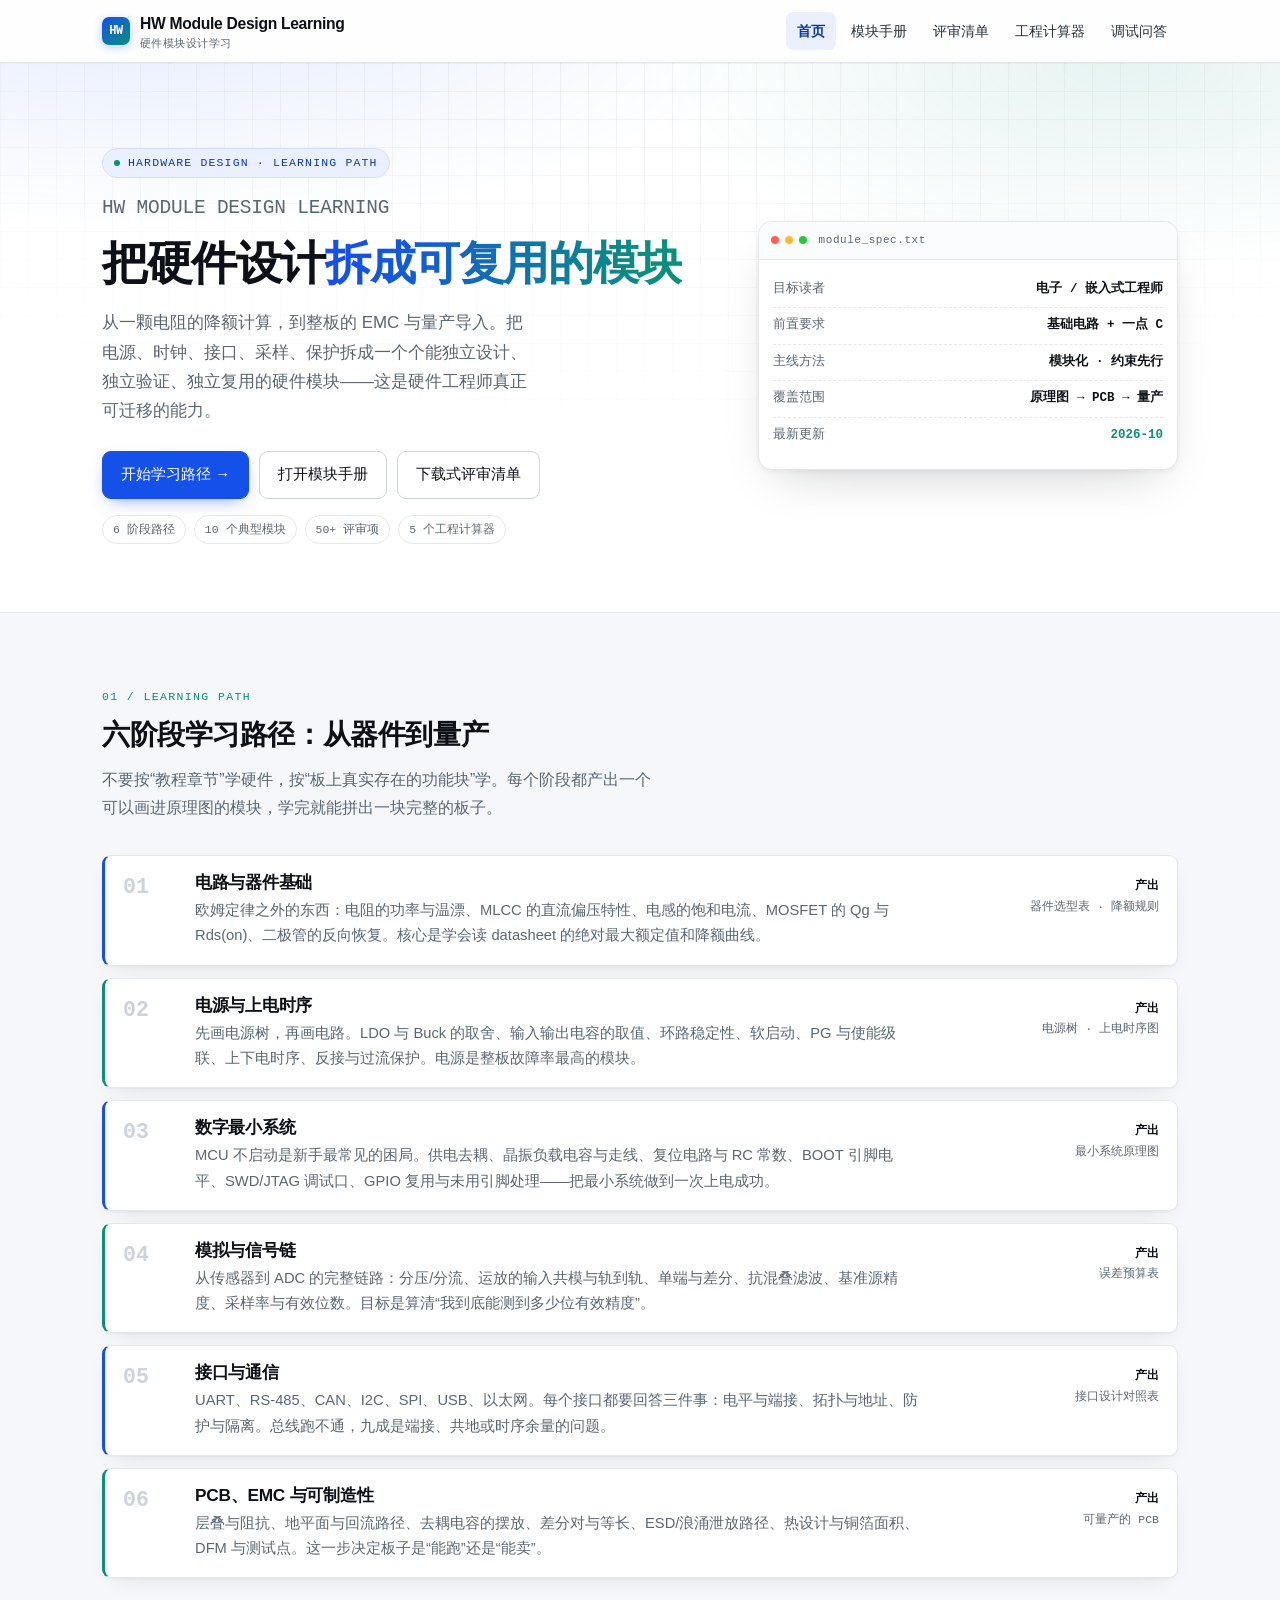
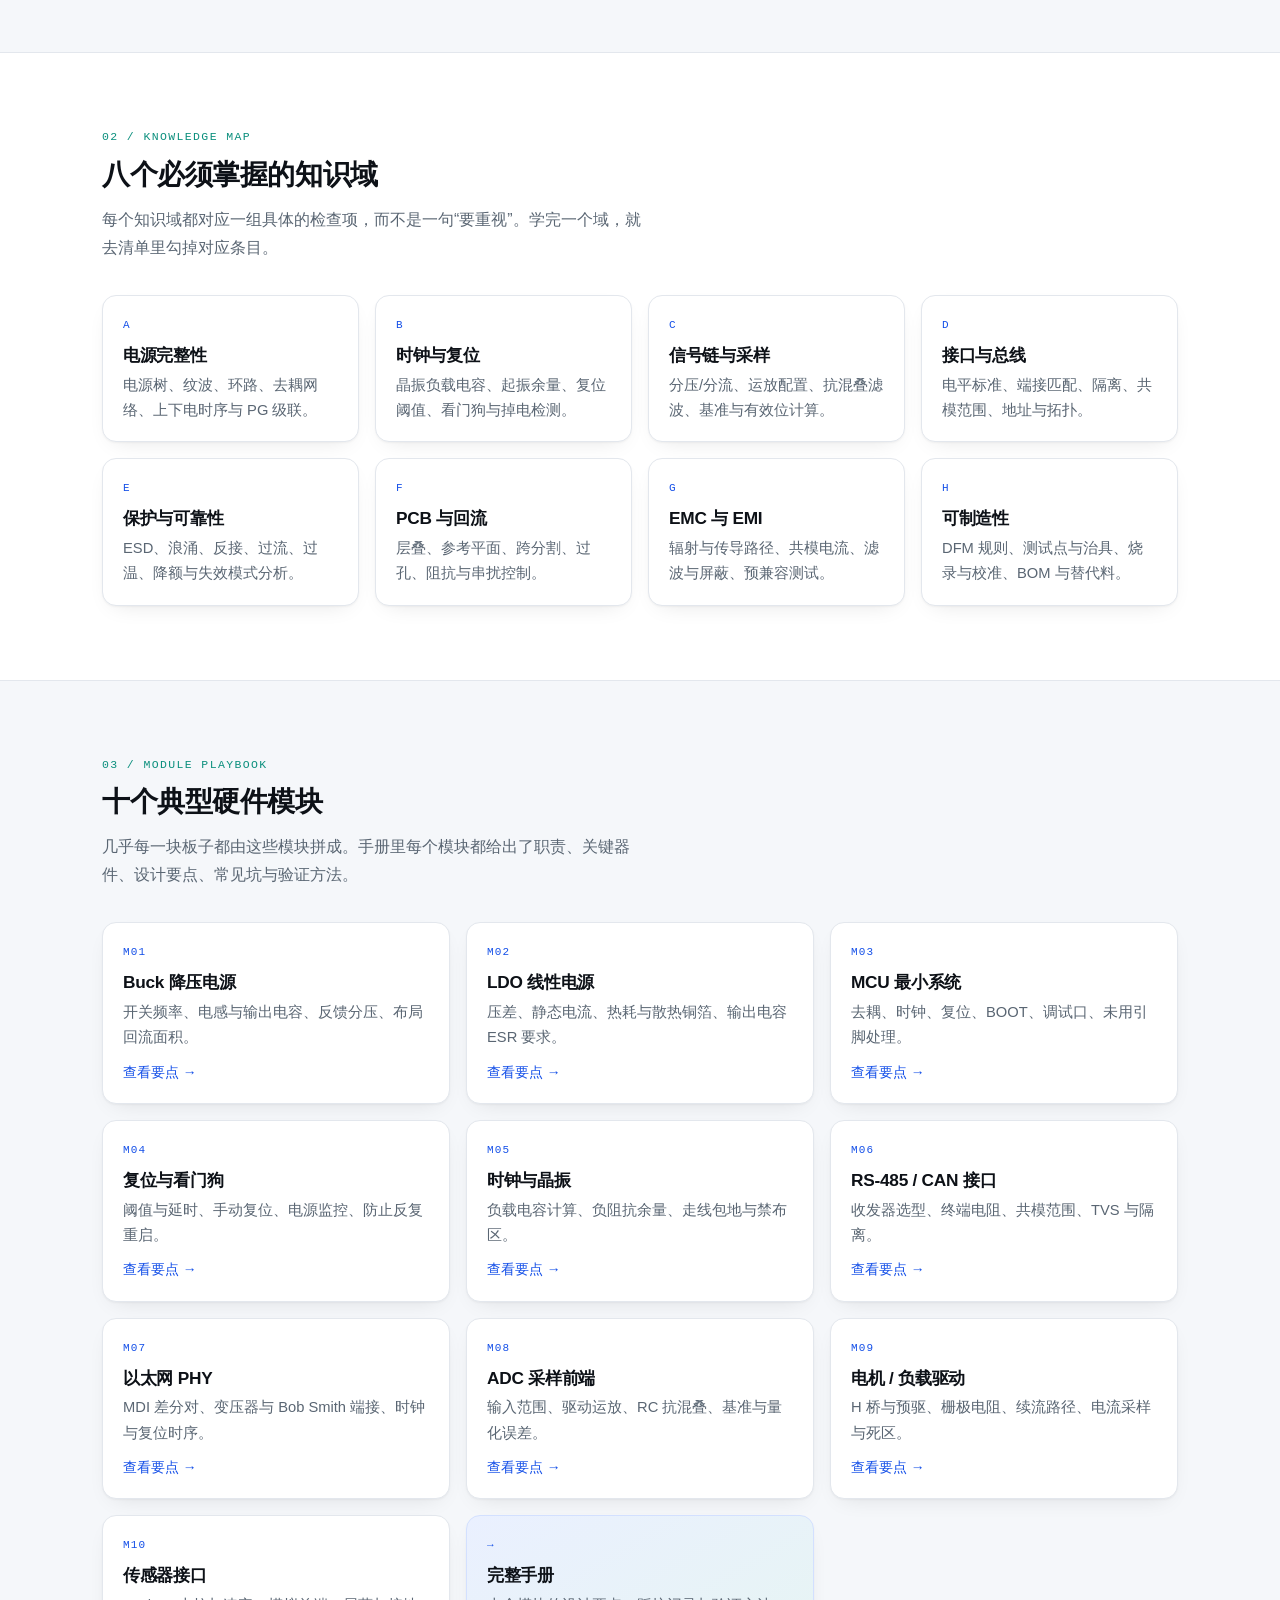
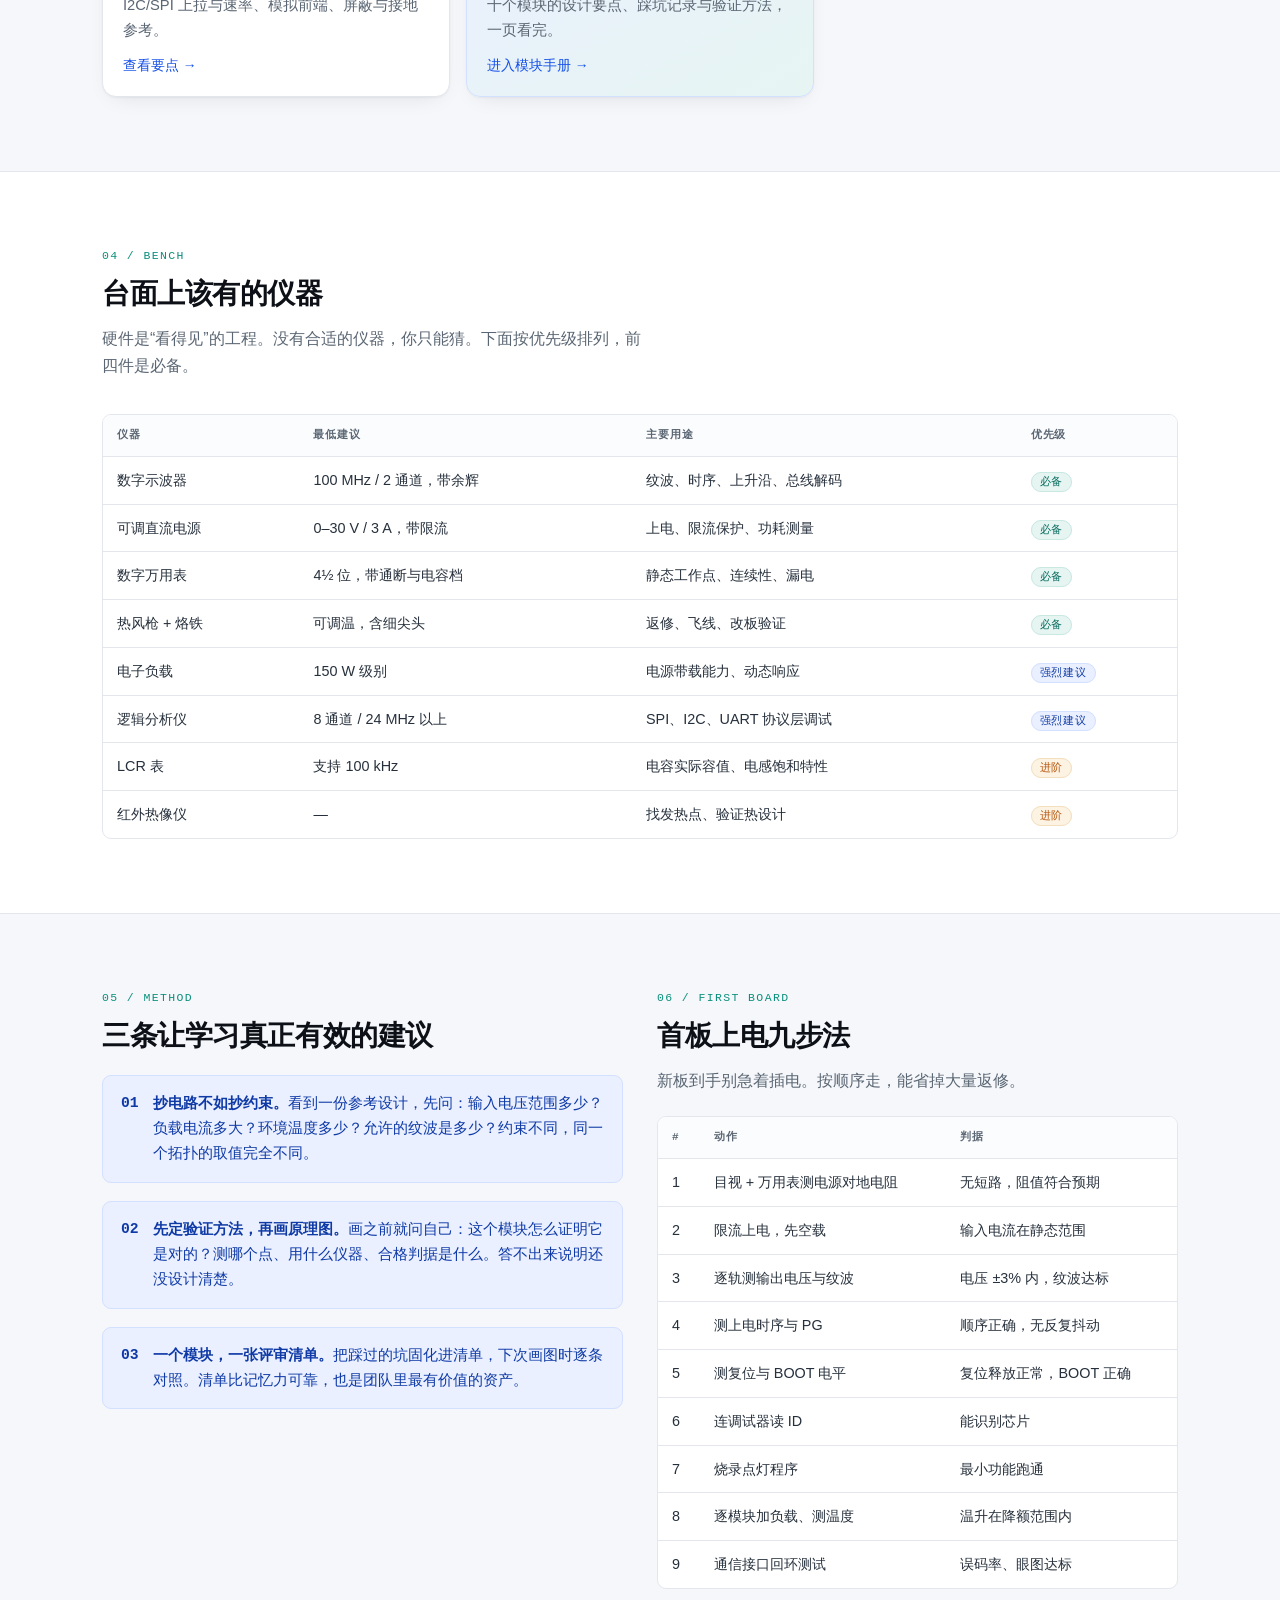
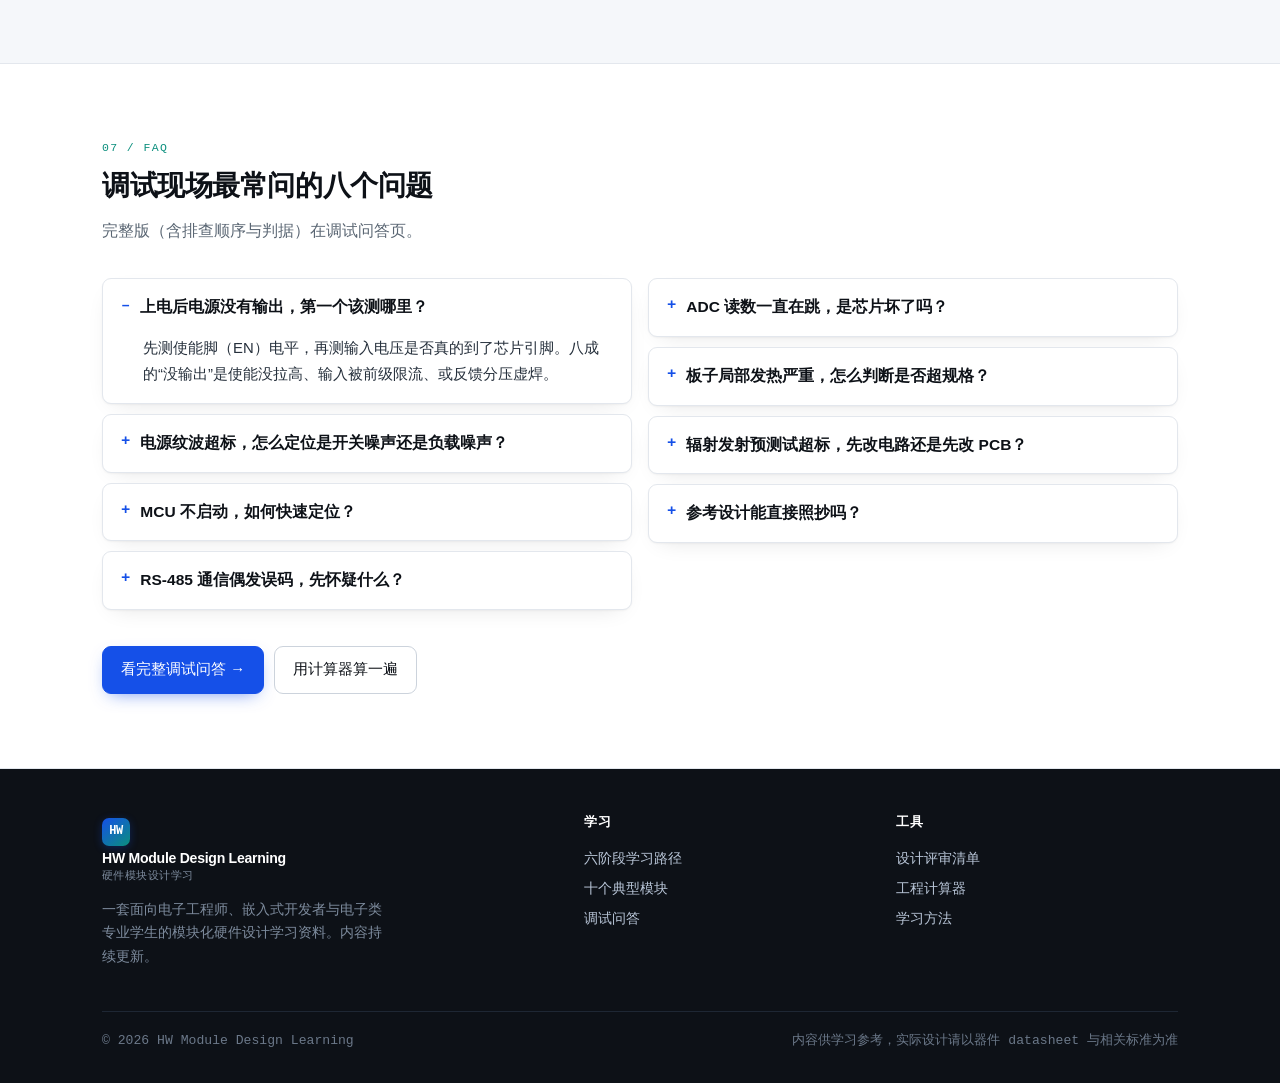
==== index.html @ c2730aa5 "Add HW Module Design Learning site" ====
<!doctype html>
<html lang="zh-CN">
<head>
<meta charset="utf-8">
<meta name="viewport" content="width=device-width, initial-scale=1">
<title>HW Module Design Learning — 硬件模块设计学习：从原理图到量产的模块化路线</title>
<meta name="description" content="HW Module Design Learning 是一套面向电子工程师与嵌入式开发者的硬件模块设计学习站：6 阶段学习路径、10 个典型硬件模块设计要点、50+ 条设计评审清单、实用工程计算器，覆盖电源、时钟、接口、采样、保护、PCB、EMC 与可制造性。">
<meta name="keywords" content="硬件设计,硬件学习,模块化设计,原理图设计,PCB设计,电源设计,MCU最小系统,EMC,ESD,硬件工程师,电路设计入门,HW module design">
<meta name="author" content="HW Module Design Learning">
<meta name="robots" content="index, follow, max-image-preview:large">
<link rel="canonical" href="https://torylin1992-coder.github.io/hw-module-design-learning/">
<meta property="og:url" content="https://torylin1992-coder.github.io/hw-module-design-learning/">
<meta property="og:type" content="website">
<meta property="og:site_name" content="HW Module Design Learning">
<meta property="og:locale" content="zh_CN">
<meta property="og:title" content="HW Module Design Learning — 硬件模块设计学习">
<meta property="og:description" content="把硬件设计拆成可复用的模块：学习路径、模块设计手册、评审清单与工程计算器。">
<meta name="twitter:card" content="summary_large_image">
<meta name="theme-color" content="#1550e8">
<link rel="stylesheet" href="assets/style.css">
<link rel="icon" href="data:image/svg+xml,%3Csvg xmlns='http://www.w3.org/2000/svg' viewBox='0 0 32 32'%3E%3Crect width='32' height='32' rx='7' fill='%231550e8'/%3E%3Ctext x='16' y='22' font-family='monospace' font-size='13' font-weight='bold' fill='white' text-anchor='middle'%3EHW%3C/text%3E%3C/svg%3E">
<script type="application/ld+json">
{
  "@context": "https://schema.org",
  "@graph": [
    {
      "@type": "WebSite",
      "name": "HW Module Design Learning",
      "alternateName": "硬件模块设计学习",
      "inLanguage": "zh-CN",
      "description": "面向电子工程师与嵌入式开发者的模块化硬件设计学习站：学习路径、模块手册、评审清单与工程计算器。"
    },
    {
      "@type": "CollectionPage",
      "name": "HW Module Design Learning — 硬件模块设计学习",
      "description": "6 阶段学习路径、10 个典型硬件模块设计要点、56 条设计评审清单与 6 个工程计算器，覆盖电源、时钟、接口、采样、保护、PCB、EMC 与可制造性。",
      "inLanguage": "zh-CN",
      "isPartOf": {
        "@type": "WebSite",
        "name": "HW Module Design Learning"
      },
      "audience": {
        "@type": "Audience",
        "audienceType": "电子工程师、嵌入式开发者、电子类专业学生"
      },
      "about": [
        "硬件设计",
        "电路设计",
        "PCB 设计",
        "电源设计",
        "EMC"
      ]
    }
  ]
}
</script>
</head>
<body>

<header class="site-head">
  <div class="wrap">
    <a class="brand" href="index.html">
      <span class="brand-mark" aria-hidden="true">HW</span>
      <span>HW Module Design Learning<small>硬件模块设计学习</small></span>
    </a>
    <nav class="nav" aria-label="主导航">
      <a href="index.html" aria-current="page">首页</a>
      <a href="modules.html">模块手册</a>
      <a href="checklist.html">评审清单</a>
      <a href="calculators.html">工程计算器</a>
      <a href="faq.html">调试问答</a>
    </nav>
  </div>
</header>

<main>

<section class="hero" style="padding:0">
  <div class="wrap">
    <div class="hero-grid">
      <div>
        <span class="kicker"><span class="dot"></span>HARDWARE DESIGN · LEARNING PATH</span>
        <h1>
          <span class="en">HW MODULE DESIGN LEARNING</span>
          把硬件设计<span class="grad">拆成可复用的模块</span>
        </h1>
        <p class="lede">从一颗电阻的降额计算，到整板的 EMC 与量产导入。把电源、时钟、接口、采样、保护拆成一个个能独立设计、独立验证、独立复用的硬件模块——这是硬件工程师真正可迁移的能力。</p>
        <div class="cta-row">
          <a class="btn btn-primary" href="#path">开始学习路径 →</a>
          <a class="btn" href="modules.html">打开模块手册</a>
          <a class="btn btn-ghost" href="checklist.html">下载式评审清单</a>
        </div>
        <div class="pill-row">
          <span class="pill">6 阶段路径</span>
          <span class="pill">10 个典型模块</span>
          <span class="pill">50+ 评审项</span>
          <span class="pill">5 个工程计算器</span>
        </div>
      </div>

      <aside class="spec-panel" aria-label="站点概览">
        <div class="bar"><i></i><i></i><i></i><span>module_spec.txt</span></div>
        <ul>
          <li><span>目标读者</span><b>电子 / 嵌入式工程师</b></li>
          <li><span>前置要求</span><b>基础电路 + 一点 C</b></li>
          <li><span>主线方法</span><b>模块化 · 约束先行</b></li>
          <li><span>覆盖范围</span><b>原理图 → PCB → 量产</b></li>
          <li><span>最新更新</span><b class="ok">2026-10</b></li>
        </ul>
      </aside>
    </div>
  </div>
</section>

<section id="path">
  <div class="wrap">
    <div class="section-head">
      <span class="eyebrow">01 / Learning Path</span>
      <h2>六阶段学习路径：从器件到量产</h2>
      <p>不要按“教程章节”学硬件，按“板上真实存在的功能块”学。每个阶段都产出一个可以画进原理图的模块，学完就能拼出一块完整的板子。</p>
    </div>

    <div class="path">
      <article class="step">
        <div class="idx">01</div>
        <div>
          <h3>电路与器件基础</h3>
          <p>欧姆定律之外的东西：电阻的功率与温漂、MLCC 的直流偏压特性、电感的饱和电流、MOSFET 的 Qg 与 Rds(on)、二极管的反向恢复。核心是学会读 datasheet 的绝对最大额定值和降额曲线。</p>
        </div>
        <div class="meta"><b>产出</b>器件选型表 · 降额规则</div>
      </article>

      <article class="step">
        <div class="idx">02</div>
        <div>
          <h3>电源与上电时序</h3>
          <p>先画电源树，再画电路。LDO 与 Buck 的取舍、输入输出电容的取值、环路稳定性、软启动、PG 与使能级联、上下电时序、反接与过流保护。电源是整板故障率最高的模块。</p>
        </div>
        <div class="meta"><b>产出</b>电源树 · 上电时序图</div>
      </article>

      <article class="step">
        <div class="idx">03</div>
        <div>
          <h3>数字最小系统</h3>
          <p>MCU 不启动是新手最常见的困局。供电去耦、晶振负载电容与走线、复位电路与 RC 常数、BOOT 引脚电平、SWD/JTAG 调试口、GPIO 复用与未用引脚处理——把最小系统做到一次上电成功。</p>
        </div>
        <div class="meta"><b>产出</b>最小系统原理图</div>
      </article>

      <article class="step">
        <div class="idx">04</div>
        <div>
          <h3>模拟与信号链</h3>
          <p>从传感器到 ADC 的完整链路：分压/分流、运放的输入共模与轨到轨、单端与差分、抗混叠滤波、基准源精度、采样率与有效位数。目标是算清“我到底能测到多少位有效精度”。</p>
        </div>
        <div class="meta"><b>产出</b>误差预算表</div>
      </article>

      <article class="step">
        <div class="idx">05</div>
        <div>
          <h3>接口与通信</h3>
          <p>UART、RS-485、CAN、I2C、SPI、USB、以太网。每个接口都要回答三件事：电平与端接、拓扑与地址、防护与隔离。总线跑不通，九成是端接、共地或时序余量的问题。</p>
        </div>
        <div class="meta"><b>产出</b>接口设计对照表</div>
      </article>

      <article class="step">
        <div class="idx">06</div>
        <div>
          <h3>PCB、EMC 与可制造性</h3>
          <p>层叠与阻抗、地平面与回流路径、去耦电容的摆放、差分对与等长、ESD/浪涌泄放路径、热设计与铜箔面积、DFM 与测试点。这一步决定板子是“能跑”还是“能卖”。</p>
        </div>
        <div class="meta"><b>产出</b>可量产的 PCB</div>
      </article>
    </div>
  </div>
</section>

<section class="alt">
  <div class="wrap">
    <div class="section-head">
      <span class="eyebrow">02 / Knowledge Map</span>
      <h2>八个必须掌握的知识域</h2>
      <p>每个知识域都对应一组具体的检查项，而不是一句“要重视”。学完一个域，就去清单里勾掉对应条目。</p>
    </div>
    <div class="grid g4">
      <article class="card"><span class="num">A</span><h3>电源完整性</h3><p>电源树、纹波、环路、去耦网络、上下电时序与 PG 级联。</p></article>
      <article class="card"><span class="num">B</span><h3>时钟与复位</h3><p>晶振负载电容、起振余量、复位阈值、看门狗与掉电检测。</p></article>
      <article class="card"><span class="num">C</span><h3>信号链与采样</h3><p>分压/分流、运放配置、抗混叠滤波、基准与有效位计算。</p></article>
      <article class="card"><span class="num">D</span><h3>接口与总线</h3><p>电平标准、端接匹配、隔离、共模范围、地址与拓扑。</p></article>
      <article class="card"><span class="num">E</span><h3>保护与可靠性</h3><p>ESD、浪涌、反接、过流、过温、降额与失效模式分析。</p></article>
      <article class="card"><span class="num">F</span><h3>PCB 与回流</h3><p>层叠、参考平面、跨分割、过孔、阻抗与串扰控制。</p></article>
      <article class="card"><span class="num">G</span><h3>EMC 与 EMI</h3><p>辐射与传导路径、共模电流、滤波与屏蔽、预兼容测试。</p></article>
      <article class="card"><span class="num">H</span><h3>可制造性</h3><p>DFM 规则、测试点与治具、烧录与校准、BOM 与替代料。</p></article>
    </div>
  </div>
</section>

<section>
  <div class="wrap">
    <div class="section-head">
      <span class="eyebrow">03 / Module Playbook</span>
      <h2>十个典型硬件模块</h2>
      <p>几乎每一块板子都由这些模块拼成。手册里每个模块都给出了职责、关键器件、设计要点、常见坑与验证方法。</p>
    </div>
    <div class="grid g3">
      <article class="card"><span class="num">M01</span><h3>Buck 降压电源</h3><p>开关频率、电感与输出电容、反馈分压、布局回流面积。</p><a class="more" href="modules.html#m01">查看要点 →</a></article>
      <article class="card"><span class="num">M02</span><h3>LDO 线性电源</h3><p>压差、静态电流、热耗与散热铜箔、输出电容 ESR 要求。</p><a class="more" href="modules.html#m02">查看要点 →</a></article>
      <article class="card"><span class="num">M03</span><h3>MCU 最小系统</h3><p>去耦、时钟、复位、BOOT、调试口、未用引脚处理。</p><a class="more" href="modules.html#m03">查看要点 →</a></article>
      <article class="card"><span class="num">M04</span><h3>复位与看门狗</h3><p>阈值与延时、手动复位、电源监控、防止反复重启。</p><a class="more" href="modules.html#m04">查看要点 →</a></article>
      <article class="card"><span class="num">M05</span><h3>时钟与晶振</h3><p>负载电容计算、负阻抗余量、走线包地与禁布区。</p><a class="more" href="modules.html#m05">查看要点 →</a></article>
      <article class="card"><span class="num">M06</span><h3>RS-485 / CAN 接口</h3><p>收发器选型、终端电阻、共模范围、TVS 与隔离。</p><a class="more" href="modules.html#m06">查看要点 →</a></article>
      <article class="card"><span class="num">M07</span><h3>以太网 PHY</h3><p>MDI 差分对、变压器与 Bob Smith 端接、时钟与复位时序。</p><a class="more" href="modules.html#m07">查看要点 →</a></article>
      <article class="card"><span class="num">M08</span><h3>ADC 采样前端</h3><p>输入范围、驱动运放、RC 抗混叠、基准与量化误差。</p><a class="more" href="modules.html#m08">查看要点 →</a></article>
      <article class="card"><span class="num">M09</span><h3>电机 / 负载驱动</h3><p>H 桥与预驱、栅极电阻、续流路径、电流采样与死区。</p><a class="more" href="modules.html#m09">查看要点 →</a></article>
      <article class="card"><span class="num">M10</span><h3>传感器接口</h3><p>I2C/SPI 上拉与速率、模拟前端、屏蔽与接地参考。</p><a class="more" href="modules.html#m10">查看要点 →</a></article>
      <article class="card" style="background:linear-gradient(150deg,#eaf0ff,#e6f5f2);border-color:#d3e0ff">
        <span class="num">→</span><h3>完整手册</h3><p>十个模块的设计要点、踩坑记录与验证方法，一页看完。</p><a class="more" href="modules.html">进入模块手册 →</a>
      </article>
    </div>
  </div>
</section>

<section class="alt">
  <div class="wrap">
    <div class="section-head">
      <span class="eyebrow">04 / Bench</span>
      <h2>台面上该有的仪器</h2>
      <p>硬件是“看得见”的工程。没有合适的仪器，你只能猜。下面按优先级排列，前四件是必备。</p>
    </div>
    <div class="table-wrap">
      <table>
        <thead><tr><th>仪器</th><th>最低建议</th><th>主要用途</th><th>优先级</th></tr></thead>
        <tbody>
          <tr><td>数字示波器</td><td>100 MHz / 2 通道，带余辉</td><td>纹波、时序、上升沿、总线解码</td><td><span class="tag">必备</span></td></tr>
          <tr><td>可调直流电源</td><td>0–30 V / 3 A，带限流</td><td>上电、限流保护、功耗测量</td><td><span class="tag">必备</span></td></tr>
          <tr><td>数字万用表</td><td>4½ 位，带通断与电容档</td><td>静态工作点、连续性、漏电</td><td><span class="tag">必备</span></td></tr>
          <tr><td>热风枪 + 烙铁</td><td>可调温，含细尖头</td><td>返修、飞线、改板验证</td><td><span class="tag">必备</span></td></tr>
          <tr><td>电子负载</td><td>150 W 级别</td><td>电源带载能力、动态响应</td><td><span class="tag blue">强烈建议</span></td></tr>
          <tr><td>逻辑分析仪</td><td>8 通道 / 24 MHz 以上</td><td>SPI、I2C、UART 协议层调试</td><td><span class="tag blue">强烈建议</span></td></tr>
          <tr><td>LCR 表</td><td>支持 100 kHz</td><td>电容实际容值、电感饱和特性</td><td><span class="tag warn">进阶</span></td></tr>
          <tr><td>红外热像仪</td><td>—</td><td>找发热点、验证热设计</td><td><span class="tag warn">进阶</span></td></tr>
        </tbody>
      </table>
    </div>
  </div>
</section>

<section>
  <div class="wrap">
    <div class="grid g2" style="align-items:start;gap:34px">
      <div>
        <div class="section-head" style="margin-bottom:22px">
          <span class="eyebrow">05 / Method</span>
          <h2>三条让学习真正有效的建议</h2>
        </div>
        <div class="callout">
          <span class="ico">01</span>
          <p><strong>抄电路不如抄约束。</strong>看到一份参考设计，先问：输入电压范围多少？负载电流多大？环境温度多少？允许的纹波是多少？约束不同，同一个拓扑的取值完全不同。</p>
        </div>
        <div class="callout">
          <span class="ico">02</span>
          <p><strong>先定验证方法，再画原理图。</strong>画之前就问自己：这个模块怎么证明它是对的？测哪个点、用什么仪器、合格判据是什么。答不出来说明还没设计清楚。</p>
        </div>
        <div class="callout">
          <span class="ico">03</span>
          <p><strong>一个模块，一张评审清单。</strong>把踩过的坑固化进清单，下次画图时逐条对照。清单比记忆力可靠，也是团队里最有价值的资产。</p>
        </div>
      </div>
      <div>
        <div class="section-head" style="margin-bottom:22px">
          <span class="eyebrow">06 / First Board</span>
          <h2>首板上电九步法</h2>
          <p>新板到手别急着插电。按顺序走，能省掉大量返修。</p>
        </div>
        <div class="table-wrap">
          <table>
            <thead><tr><th>#</th><th>动作</th><th>判据</th></tr></thead>
            <tbody>
              <tr><td>1</td><td>目视 + 万用表测电源对地电阻</td><td>无短路，阻值符合预期</td></tr>
              <tr><td>2</td><td>限流上电，先空载</td><td>输入电流在静态范围</td></tr>
              <tr><td>3</td><td>逐轨测输出电压与纹波</td><td>电压 ±3% 内，纹波达标</td></tr>
              <tr><td>4</td><td>测上电时序与 PG</td><td>顺序正确，无反复抖动</td></tr>
              <tr><td>5</td><td>测复位与 BOOT 电平</td><td>复位释放正常，BOOT 正确</td></tr>
              <tr><td>6</td><td>连调试器读 ID</td><td>能识别芯片</td></tr>
              <tr><td>7</td><td>烧录点灯程序</td><td>最小功能跑通</td></tr>
              <tr><td>8</td><td>逐模块加负载、测温度</td><td>温升在降额范围内</td></tr>
              <tr><td>9</td><td>通信接口回环测试</td><td>误码率、眼图达标</td></tr>
            </tbody>
          </table>
        </div>
      </div>
    </div>
  </div>
</section>

<section class="alt">
  <div class="wrap">
    <div class="section-head">
      <span class="eyebrow">07 / FAQ</span>
      <h2>调试现场最常问的八个问题</h2>
      <p>完整版（含排查顺序与判据）在调试问答页。</p>
    </div>
    <div class="grid g2">
      <div>
        <details class="faq" open>
          <summary>上电后电源没有输出，第一个该测哪里？</summary>
          <div class="body"><p>先测使能脚（EN）电平，再测输入电压是否真的到了芯片引脚。八成的“没输出”是使能没拉高、输入被前级限流、或反馈分压虚焊。</p></div>
        </details>
        <details class="faq">
          <summary>电源纹波超标，怎么定位是开关噪声还是负载噪声？</summary>
          <div class="body"><p>空载与满载各测一次。空载仍大 → 环路或布局；满载才大 → 输入电容/电感不足或地弹。注意探头必须用弹簧地环，长地线本身会引入几十 mV 假纹波。</p></div>
        </details>
        <details class="faq">
          <summary>MCU 不启动，如何快速定位？</summary>
          <div class="body"><p>按“电—钟—复—口”顺序：供电是否全部到位、晶振是否起振、复位是否释放、调试口能否识别。任一步断掉就停在那里，不要跳步。</p></div>
        </details>
        <details class="faq">
          <summary>RS-485 通信偶发误码，先怀疑什么？</summary>
          <div class="body"><p>先看共地与共模电压，再看终端电阻是否只在两端、是否多余。长线两端不共地时的共模漂移是最常见的根因，隔离收发器往往比换线更有效。</p></div>
        </details>
      </div>
      <div>
        <details class="faq">
          <summary>ADC 读数一直在跳，是芯片坏了吗？</summary>
          <div class="body"><p>几乎不是。先看基准是否干净、采样保持电容驱动是否足够、模拟地与数字地是否在敏感处被大电流污染。用示波器看输入端真实波形，比看读数有用。</p></div>
        </details>
        <details class="faq">
          <summary>板子局部发热严重，怎么判断是否超规格？</summary>
          <div class="body"><p>用热像仪读器件表面温度，加上 datasheet 的 θJA 反推结温，再对照降额要求（一般结温不超过最大值的 80%）。别用“摸着烫”当判据。</p></div>
        </details>
        <details class="faq">
          <summary>辐射发射预测试超标，先改电路还是先改 PCB？</summary>
          <div class="body"><p>先定位频点归属哪个模块（关掉/旁路逐个验证），再决定。高频窄带通常是时钟或开关电源，宽带往往是接口线缆的共模电流——后者改共模电感与接地更有效。</p></div>
        </details>
        <details class="faq">
          <summary>参考设计能直接照抄吗？</summary>
          <div class="body"><p>拓扑可以抄，取值不能。器件参数由输入范围、负载、温度和成本共同决定。抄之前先把参考设计的约束条件还原出来，再判断是否覆盖你的场景。</p></div>
        </details>
      </div>
    </div>
    <div class="cta-row" style="margin-top:26px">
      <a class="btn btn-primary" href="faq.html">看完整调试问答 →</a>
      <a class="btn" href="calculators.html">用计算器算一遍</a>
    </div>
  </div>
</section>

</main>

<footer class="site-foot">
  <div class="wrap">
    <div class="fgrid">
      <div>
        <a class="brand" href="index.html">
          <span class="brand-mark" aria-hidden="true">HW</span>
          <span>HW Module Design Learning<small>硬件模块设计学习</small></span>
        </a>
        <p>一套面向电子工程师、嵌入式开发者与电子类专业学生的模块化硬件设计学习资料。内容持续更新。</p>
      </div>
      <div>
        <h4>学习</h4>
        <a href="index.html#path">六阶段学习路径</a>
        <a href="modules.html">十个典型模块</a>
        <a href="faq.html">调试问答</a>
      </div>
      <div>
        <h4>工具</h4>
        <a href="checklist.html">设计评审清单</a>
        <a href="calculators.html">工程计算器</a>
        <a href="index.html#path">学习方法</a>
      </div>
    </div>
    <div class="bottom">
      <span>© 2026 HW Module Design Learning</span>
      <span>内容供学习参考，实际设计请以器件 datasheet 与相关标准为准</span>
    </div>
  </div>
</footer>

</body>
</html>
---- assets/style.css ----
/* HW Module Design Learning — core stylesheet */
:root {
  --bg: #f5f7fa;
  --surface: #ffffff;
  --surface-2: #fbfcfd;
  --ink: #0d1117;
  --ink-2: #26303c;
  --muted: #5a6673;
  --line: #e3e7ed;
  --line-strong: #ccd3dc;
  --accent: #1550e8;
  --accent-ink: #0f3aa6;
  --accent-soft: #eaf0ff;
  --teal: #0b8f7d;
  --teal-soft: #e6f5f2;
  --warn: #b45309;
  --warn-soft: #fdf3e3;
  --danger: #c0392b;
  --radius: 14px;
  --radius-sm: 9px;
  --mono: ui-monospace, "SFMono-Regular", "JetBrains Mono", "Cascadia Mono", Consolas, "Liberation Mono", monospace;
  --sans: -apple-system, BlinkMacSystemFont, "Segoe UI", "PingFang SC", "Hiragino Sans GB",
    "Microsoft YaHei", "Noto Sans SC", Roboto, Helvetica, Arial, sans-serif;
  --shadow: 0 1px 2px rgba(13, 17, 23, .04), 0 8px 24px -12px rgba(13, 17, 23, .14);
  --shadow-lg: 0 2px 4px rgba(13, 17, 23, .05), 0 20px 48px -20px rgba(13, 17, 23, .22);
  --maxw: 1120px;
}

* { box-sizing: border-box; }

html { scroll-behavior: smooth; -webkit-text-size-adjust: 100%; }

body {
  margin: 0;
  background: var(--bg);
  color: var(--ink-2);
  font-family: var(--sans);
  font-size: 16px;
  line-height: 1.72;
  -webkit-font-smoothing: antialiased;
  text-rendering: optimizeLegibility;
}

img { max-width: 100%; }

a { color: var(--accent); text-decoration: none; }
a:hover { text-decoration: underline; text-underline-offset: 3px; }

h1, h2, h3, h4 { color: var(--ink); line-height: 1.25; letter-spacing: -.015em; margin: 0 0 .5em; }
h1 { font-size: clamp(1.9rem, 4.2vw, 2.9rem); letter-spacing: -.03em; }
h2 { font-size: clamp(1.35rem, 2.4vw, 1.75rem); }
h3 { font-size: 1.08rem; }
p { margin: 0 0 1em; }

code, kbd, samp, pre { font-family: var(--mono); font-size: .88em; }
code {
  background: #eef1f6;
  border: 1px solid var(--line);
  border-radius: 5px;
  padding: .1em .38em;
  color: var(--ink);
  white-space: nowrap;
}
kbd {
  background: #fff;
  border: 1px solid var(--line-strong);
  border-bottom-width: 2px;
  border-radius: 5px;
  padding: .05em .4em;
  font-size: .82em;
}
pre {
  background: #101722;
  color: #d7e1f0;
  border-radius: var(--radius-sm);
  padding: 14px 16px;
  overflow-x: auto;
  line-height: 1.6;
}
pre code { background: none; border: 0; color: inherit; padding: 0; }

.wrap { width: 100%; max-width: var(--maxw); margin: 0 auto; padding: 0 22px; }

/* ---------- header ---------- */
.site-head {
  position: sticky;
  top: 0;
  z-index: 50;
  background: rgba(255, 255, 255, .86);
  backdrop-filter: saturate(180%) blur(12px);
  border-bottom: 1px solid var(--line);
}
.site-head .wrap {
  display: flex;
  align-items: center;
  gap: 18px;
  height: 62px;
}
.brand {
  display: flex;
  align-items: center;
  gap: 10px;
  color: var(--ink);
  font-weight: 650;
  letter-spacing: -.02em;
  font-size: .98rem;
  white-space: nowrap;
}
.brand:hover { text-decoration: none; }
.brand-mark {
  width: 28px;
  height: 28px;
  border-radius: 7px;
  background: linear-gradient(140deg, #1550e8, #0b8f7d);
  color: #fff;
  display: grid;
  place-items: center;
  font-family: var(--mono);
  font-size: 12px;
  font-weight: 700;
  letter-spacing: -.04em;
  box-shadow: 0 2px 8px rgba(21, 80, 232, .3);
}
.brand small {
  display: block;
  font-family: var(--mono);
  font-size: 10.5px;
  color: var(--muted);
  letter-spacing: .04em;
  font-weight: 400;
  line-height: 1.2;
}
.nav {
  margin-left: auto;
  display: flex;
  align-items: center;
  gap: 4px;
  overflow-x: auto;
  scrollbar-width: none;
}
.nav::-webkit-scrollbar { display: none; }
.nav a {
  padding: 7px 11px;
  border-radius: 7px;
  color: var(--ink-2);
  font-size: .9rem;
  white-space: nowrap;
}
.nav a:hover { background: #eef1f6; text-decoration: none; }
.nav a[aria-current="page"] { background: var(--accent-soft); color: var(--accent-ink); font-weight: 600; }

/* ---------- hero ---------- */
.hero {
  position: relative;
  overflow: hidden;
  border-bottom: 1px solid var(--line);
  background:
    radial-gradient(900px 320px at 12% -10%, rgba(21, 80, 232, .10), transparent 70%),
    radial-gradient(700px 300px at 88% 0%, rgba(11, 143, 125, .10), transparent 70%),
    var(--surface);
}
.hero::before {
  content: "";
  position: absolute;
  inset: 0;
  background-image:
    linear-gradient(to right, rgba(13, 17, 23, .045) 1px, transparent 1px),
    linear-gradient(to bottom, rgba(13, 17, 23, .045) 1px, transparent 1px);
  background-size: 28px 28px;
  mask-image: radial-gradient(ellipse 85% 70% at 50% 0%, #000 20%, transparent 100%);
  pointer-events: none;
}
.hero .wrap { position: relative; padding-top: clamp(46px, 7vw, 84px); padding-bottom: clamp(40px, 6vw, 68px); }
.hero-grid {
  display: grid;
  grid-template-columns: minmax(0, 1.45fr) minmax(0, 1fr);
  gap: 46px;
  align-items: center;
}
@media (max-width: 880px) { .hero-grid { grid-template-columns: 1fr; gap: 32px; } }

.kicker {
  display: inline-flex;
  align-items: center;
  gap: 8px;
  font-family: var(--mono);
  font-size: 11.5px;
  letter-spacing: .1em;
  text-transform: uppercase;
  color: var(--accent-ink);
  background: var(--accent-soft);
  border: 1px solid #d3e0ff;
  border-radius: 999px;
  padding: 4px 11px;
  margin-bottom: 18px;
}
.kicker .dot { width: 6px; height: 6px; border-radius: 50%; background: var(--teal); }
.hero h1 { margin-bottom: .35em; }
.hero h1 .en {
  display: block;
  font-family: var(--mono);
  font-size: .42em;
  letter-spacing: -.01em;
  color: var(--muted);
  font-weight: 500;
  margin-bottom: 14px;
  text-transform: none;
}
.hero h1 .grad {
  background: linear-gradient(100deg, #1550e8 10%, #0b8f7d 90%);
  -webkit-background-clip: text;
  background-clip: text;
  color: transparent;
}
.lede { font-size: 1.06rem; color: var(--muted); max-width: 46ch; }
.cta-row { display: flex; flex-wrap: wrap; gap: 10px; margin-top: 26px; }
.btn {
  display: inline-flex;
  align-items: center;
  gap: 8px;
  padding: 10px 18px;
  border-radius: 9px;
  border: 1px solid var(--line-strong);
  background: var(--surface);
  color: var(--ink);
  font-size: .93rem;
  font-weight: 550;
  cursor: pointer;
  transition: transform .12s ease, box-shadow .16s ease, background .16s ease;
}
.btn:hover { text-decoration: none; transform: translateY(-1px); box-shadow: var(--shadow); }
.btn-primary { background: var(--accent); border-color: var(--accent); color: #fff; box-shadow: 0 6px 18px -8px rgba(21, 80, 232, .7); }
.btn-primary:hover { background: #1245cc; }
.btn-ghost { background: transparent; }

/* hero spec panel */
.spec-panel {
  background: var(--surface);
  border: 1px solid var(--line);
  border-radius: var(--radius);
  box-shadow: var(--shadow-lg);
  overflow: hidden;
  font-family: var(--mono);
  font-size: 12.5px;
}
.spec-panel .bar {
  display: flex;
  align-items: center;
  gap: 6px;
  padding: 9px 12px;
  border-bottom: 1px solid var(--line);
  background: var(--surface-2);
  color: var(--muted);
  font-size: 11px;
  letter-spacing: .05em;
}
.spec-panel .bar i { width: 8px; height: 8px; border-radius: 50%; background: #d7dce4; display: block; }
.spec-panel .bar i:first-child { background: #ff5f57; }
.spec-panel .bar i:nth-child(2) { background: #febc2e; }
.spec-panel .bar i:nth-child(3) { background: #28c840; }
.spec-panel .bar span { margin-left: 6px; }
.spec-panel ul { list-style: none; margin: 0; padding: 12px 14px 16px; }
.spec-panel li {
  display: flex;
  justify-content: space-between;
  gap: 14px;
  padding: 7px 0;
  border-bottom: 1px dashed var(--line);
  color: var(--muted);
}
.spec-panel li:last-child { border-bottom: 0; }
.spec-panel li b { color: var(--ink); font-weight: 600; text-align: right; }
.spec-panel li b.ok { color: var(--teal); }

/* ---------- sections ---------- */
section { padding: clamp(46px, 6vw, 74px) 0; }
section.tight { padding: clamp(34px, 4vw, 52px) 0; }
.section-head { max-width: 62ch; margin-bottom: 34px; }
.section-head .eyebrow {
  font-family: var(--mono);
  font-size: 11.5px;
  letter-spacing: .12em;
  text-transform: uppercase;
  color: var(--teal);
  display: block;
  margin-bottom: 10px;
}
.section-head p { color: var(--muted); margin: 0; }
.alt { background: var(--surface); border-top: 1px solid var(--line); border-bottom: 1px solid var(--line); }

.grid { display: grid; gap: 16px; }
.g2 { grid-template-columns: repeat(2, minmax(0, 1fr)); }
.g3 { grid-template-columns: repeat(3, minmax(0, 1fr)); }
.g4 { grid-template-columns: repeat(4, minmax(0, 1fr)); }
@media (max-width: 900px) { .g3, .g4 { grid-template-columns: repeat(2, minmax(0, 1fr)); } }
@media (max-width: 620px) { .g2, .g3, .g4 { grid-template-columns: 1fr; } }

.card {
  background: var(--surface);
  border: 1px solid var(--line);
  border-radius: var(--radius);
  padding: 20px 20px 18px;
  box-shadow: var(--shadow);
  transition: transform .16s ease, box-shadow .2s ease, border-color .2s ease;
}
.card:hover { transform: translateY(-2px); box-shadow: var(--shadow-lg); border-color: var(--line-strong); }
.card h3 { margin-bottom: .35em; }
.card p { color: var(--muted); font-size: .92rem; margin: 0; }
.card .num {
  font-family: var(--mono);
  font-size: 11px;
  color: var(--accent);
  letter-spacing: .1em;
  display: block;
  margin-bottom: 10px;
}
.card a.more { display: inline-block; margin-top: 10px; font-size: .87rem; font-weight: 550; }

/* learning path */
.path { display: grid; gap: 12px; }
.step {
  display: grid;
  grid-template-columns: 54px minmax(0, 1fr) minmax(0, 220px);
  gap: 18px;
  align-items: start;
  background: var(--surface);
  border: 1px solid var(--line);
  border-left: 3px solid var(--accent);
  border-radius: var(--radius-sm);
  padding: 16px 18px;
  box-shadow: var(--shadow);
}
.step:nth-child(even) { border-left-color: var(--teal); }
.step .idx {
  font-family: var(--mono);
  font-size: 1.35rem;
  font-weight: 700;
  color: var(--line-strong);
  line-height: 1.4;
}
.step h3 { margin-bottom: .25em; }
.step p { margin: 0; color: var(--muted); font-size: .92rem; }
.step .meta {
  font-family: var(--mono);
  font-size: 11.5px;
  color: var(--muted);
  text-align: right;
  padding-top: 4px;
}
.step .meta b { display: block; color: var(--ink); font-size: 12px; font-weight: 600; letter-spacing: .02em; }
@media (max-width: 760px) {
  .step { grid-template-columns: 40px minmax(0, 1fr); }
  .step .meta { grid-column: 2; text-align: left; padding-top: 8px; }
}

/* module detail blocks */
.module {
  background: var(--surface);
  border: 1px solid var(--line);
  border-radius: var(--radius);
  box-shadow: var(--shadow);
  padding: 24px 24px 20px;
  margin-bottom: 18px;
  scroll-margin-top: 80px;
}
.module-head { display: flex; flex-wrap: wrap; align-items: baseline; gap: 10px; margin-bottom: 4px; }
.module-head h2 { margin: 0; font-size: 1.28rem; }
.tag {
  font-family: var(--mono);
  font-size: 10.5px;
  letter-spacing: .08em;
  text-transform: uppercase;
  padding: 3px 8px;
  border-radius: 999px;
  background: var(--teal-soft);
  color: #076b5e;
  border: 1px solid #c9e8e2;
  white-space: nowrap;
}
.tag.blue { background: var(--accent-soft); color: var(--accent-ink); border-color: #d3e0ff; }
.tag.warn { background: var(--warn-soft); color: var(--warn); border-color: #f2dfc0; }
.module .role { color: var(--muted); font-size: .93rem; margin: 0 0 16px; }
.cols { display: grid; grid-template-columns: repeat(2, minmax(0, 1fr)); gap: 22px; }
@media (max-width: 720px) { .cols { grid-template-columns: 1fr; gap: 16px; } }
.block h4 {
  font-size: .78rem;
  font-family: var(--mono);
  letter-spacing: .1em;
  text-transform: uppercase;
  color: var(--accent-ink);
  margin: 0 0 8px;
}
.block.pit h4 { color: var(--warn); }
.block.verify h4 { color: #076b5e; }
ul.ticks { list-style: none; margin: 0; padding: 0; }
ul.ticks li {
  position: relative;
  padding-left: 20px;
  margin-bottom: 7px;
  font-size: .91rem;
  color: var(--ink-2);
}
ul.ticks li::before {
  content: "";
  position: absolute;
  left: 4px;
  top: .68em;
  width: 5px;
  height: 5px;
  border-radius: 50%;
  background: var(--accent);
}
.block.pit ul.ticks li::before { background: var(--warn); }
.block.verify ul.ticks li::before { background: var(--teal); }

/* table */
.table-wrap { overflow-x: auto; border: 1px solid var(--line); border-radius: var(--radius-sm); background: var(--surface); }
table { width: 100%; border-collapse: collapse; font-size: .9rem; }
th, td { padding: 11px 14px; text-align: left; border-bottom: 1px solid var(--line); vertical-align: top; }
th {
  background: var(--surface-2);
  font-family: var(--mono);
  font-size: 11px;
  letter-spacing: .08em;
  text-transform: uppercase;
  color: var(--muted);
  font-weight: 600;
  white-space: nowrap;
}
tbody tr:last-child td { border-bottom: 0; }
tbody tr:hover { background: #fafbfd; }
td code { white-space: nowrap; }

/* callout */
.callout {
  display: flex;
  gap: 14px;
  background: var(--accent-soft);
  border: 1px solid #d3e0ff;
  border-radius: var(--radius-sm);
  padding: 15px 18px;
  font-size: .92rem;
  color: var(--accent-ink);
  margin: 18px 0;
}
.callout.warn { background: var(--warn-soft); border-color: #f2dfc0; color: #7c3d06; }
.callout .ico { font-family: var(--mono); font-weight: 700; flex: 0 0 auto; }
.callout p:last-child { margin-bottom: 0; }

/* checklist */
.chk-group { margin-bottom: 16px; background: var(--surface); border: 1px solid var(--line); border-radius: var(--radius); box-shadow: var(--shadow); overflow: hidden; }
.chk-group > header {
  display: flex;
  align-items: center;
  gap: 10px;
  padding: 14px 18px;
  border-bottom: 1px solid var(--line);
  background: var(--surface-2);
}
.chk-group > header h2 { font-size: 1.02rem; margin: 0; }
.chk-group > header .count { margin-left: auto; font-family: var(--mono); font-size: 11.5px; color: var(--muted); }
.chk-list { list-style: none; margin: 0; padding: 6px 8px 10px; }
.chk-list li { border-radius: 8px; }
.chk-list label {
  display: flex;
  gap: 11px;
  padding: 9px 10px;
  cursor: pointer;
  font-size: .93rem;
  border-radius: 8px;
  transition: background .12s ease;
}
.chk-list label:hover { background: #f4f6fa; }
.chk-list input { margin: 6px 0 0; accent-color: var(--accent); width: 16px; height: 16px; flex: 0 0 auto; }
.chk-list input:checked + span { color: var(--muted); text-decoration: line-through; text-decoration-color: var(--line-strong); }
.chk-bar {
  position: sticky;
  top: 62px;
  z-index: 30;
  display: flex;
  align-items: center;
  gap: 14px;
  background: rgba(255, 255, 255, .93);
  backdrop-filter: blur(10px);
  border: 1px solid var(--line);
  border-radius: 999px;
  padding: 10px 12px 10px 20px;
  box-shadow: var(--shadow);
  margin-bottom: 22px;
}
.chk-bar .meter { flex: 1; height: 7px; border-radius: 999px; background: #eceff4; overflow: hidden; min-width: 80px; }
.chk-bar .meter i { display: block; height: 100%; width: 0; border-radius: 999px; background: linear-gradient(90deg, #1550e8, #0b8f7d); transition: width .25s ease; }
.chk-bar .pct { font-family: var(--mono); font-size: 12.5px; color: var(--ink); min-width: 88px; text-align: right; }
.chk-bar button { font-size: .82rem; padding: 6px 12px; }

/* calculators */
.calc {
  background: var(--surface);
  border: 1px solid var(--line);
  border-radius: var(--radius);
  box-shadow: var(--shadow);
  padding: 22px;
  margin-bottom: 18px;
}
.calc h2 { font-size: 1.14rem; margin-bottom: .3em; }
.calc .formula {
  font-family: var(--mono);
  font-size: 12px;
  color: var(--muted);
  background: var(--surface-2);
  border: 1px dashed var(--line-strong);
  border-radius: 7px;
  padding: 8px 12px;
  margin: 0 0 18px;
  overflow-x: auto;
  white-space: nowrap;
}
.fields { display: grid; grid-template-columns: repeat(auto-fit, minmax(150px, 1fr)); gap: 12px 14px; }
.field label { display: block; font-size: 11.5px; font-family: var(--mono); letter-spacing: .04em; color: var(--muted); margin-bottom: 5px; text-transform: uppercase; }
.field input, .field select {
  width: 100%;
  padding: 9px 11px;
  border: 1px solid var(--line-strong);
  border-radius: 8px;
  font-family: var(--mono);
  font-size: 13.5px;
  color: var(--ink);
  background: #fff;
  outline: none;
  transition: border-color .14s ease, box-shadow .14s ease;
}
.field input:focus, .field select:focus { border-color: var(--accent); box-shadow: 0 0 0 3px rgba(21, 80, 232, .12); }
.out {
  margin-top: 16px;
  display: grid;
  grid-template-columns: repeat(auto-fit, minmax(150px, 1fr));
  gap: 10px;
}
.out div {
  background: var(--surface-2);
  border: 1px solid var(--line);
  border-radius: var(--radius-sm);
  padding: 11px 13px;
}
.out span { display: block; font-family: var(--mono); font-size: 10.5px; letter-spacing: .08em; text-transform: uppercase; color: var(--muted); }
.out b { font-family: var(--mono); font-size: 1.12rem; color: var(--ink); font-weight: 650; letter-spacing: -.01em; }
.out b.hot { color: var(--danger); }
.out b.cool { color: var(--teal); }
.hint { font-size: .84rem; color: var(--muted); margin: 10px 0 0; }

/* faq */
details.faq {
  background: var(--surface);
  border: 1px solid var(--line);
  border-radius: var(--radius-sm);
  padding: 0;
  margin-bottom: 10px;
  box-shadow: var(--shadow);
  overflow: hidden;
}
details.faq summary {
  cursor: pointer;
  padding: 15px 18px;
  font-weight: 600;
  color: var(--ink);
  font-size: .97rem;
  list-style: none;
  display: flex;
  gap: 10px;
  align-items: flex-start;
}
details.faq summary::-webkit-details-marker { display: none; }
details.faq summary::before {
  content: "+";
  font-family: var(--mono);
  color: var(--accent);
  font-weight: 700;
  flex: 0 0 auto;
  line-height: 1.5;
}
details.faq[open] summary::before { content: "–"; }
details.faq .body { padding: 0 18px 16px 40px; font-size: .93rem; color: var(--ink-2); }
details.faq .body p:last-child, details.faq .body ul:last-child { margin-bottom: 0; }

/* footer */
.site-foot {
  background: #0d1117;
  color: #9aa7b8;
  padding: 46px 0 30px;
  font-size: .9rem;
}
.site-foot .fgrid {
  display: grid;
  grid-template-columns: minmax(0, 1.6fr) repeat(2, minmax(0, 1fr));
  gap: 30px;
  padding-bottom: 28px;
  border-bottom: 1px solid #1e2734;
}
@media (max-width: 760px) { .site-foot .fgrid { grid-template-columns: 1fr 1fr; } }
.site-foot h4 { color: #fff; font-size: .8rem; font-family: var(--mono); letter-spacing: .1em; text-transform: uppercase; margin-bottom: 12px; }
.site-foot a { color: #b9c6d8; display: block; padding: 3px 0; font-size: .88rem; }
.site-foot a:hover { color: #fff; }
.site-foot .brand { color: #fff; margin-bottom: 12px; }
.site-foot .brand small { color: #7d8b9d; }
.site-foot p { color: #7d8b9d; font-size: .87rem; max-width: 38ch; }
.site-foot .bottom { padding-top: 18px; display: flex; flex-wrap: wrap; gap: 10px 22px; justify-content: space-between; font-size: .82rem; color: #6b7889; font-family: var(--mono); }

/* misc */
.pill-row { display: flex; flex-wrap: wrap; gap: 8px; margin-top: 16px; }
.pill {
  font-family: var(--mono);
  font-size: 11.5px;
  padding: 4px 10px;
  border-radius: 999px;
  border: 1px solid var(--line);
  background: var(--surface);
  color: var(--muted);
}
.breadcrumb { font-family: var(--mono); font-size: 11.5px; color: var(--muted); padding: 18px 0 0; }
.breadcrumb a { color: var(--muted); }
.breadcrumb span { margin: 0 6px; color: var(--line-strong); }
.page-head { padding: clamp(34px, 5vw, 54px) 0 clamp(20px, 3vw, 30px); }
.page-head h1 { font-size: clamp(1.6rem, 3.4vw, 2.3rem); }
.page-head p { color: var(--muted); max-width: 62ch; margin: 0; }
.toc {
  display: flex;
  flex-wrap: wrap;
  gap: 6px 14px;
  padding: 14px 16px;
  background: var(--surface);
  border: 1px solid var(--line);
  border-radius: var(--radius-sm);
  margin-bottom: 26px;
  font-size: .87rem;
}
.toc a { color: var(--ink-2); }
.toc a:hover { color: var(--accent); }
.visually-hidden {
  position: absolute; width: 1px; height: 1px; padding: 0; margin: -1px;
  overflow: hidden; clip: rect(0 0 0 0); white-space: nowrap; border: 0;
}
@media print {
  .site-head, .site-foot, .chk-bar, .cta-row, .toc { display: none !important; }
  body { background: #fff; font-size: 11pt; }
  .chk-group, .module, .card { box-shadow: none; break-inside: avoid; }
}
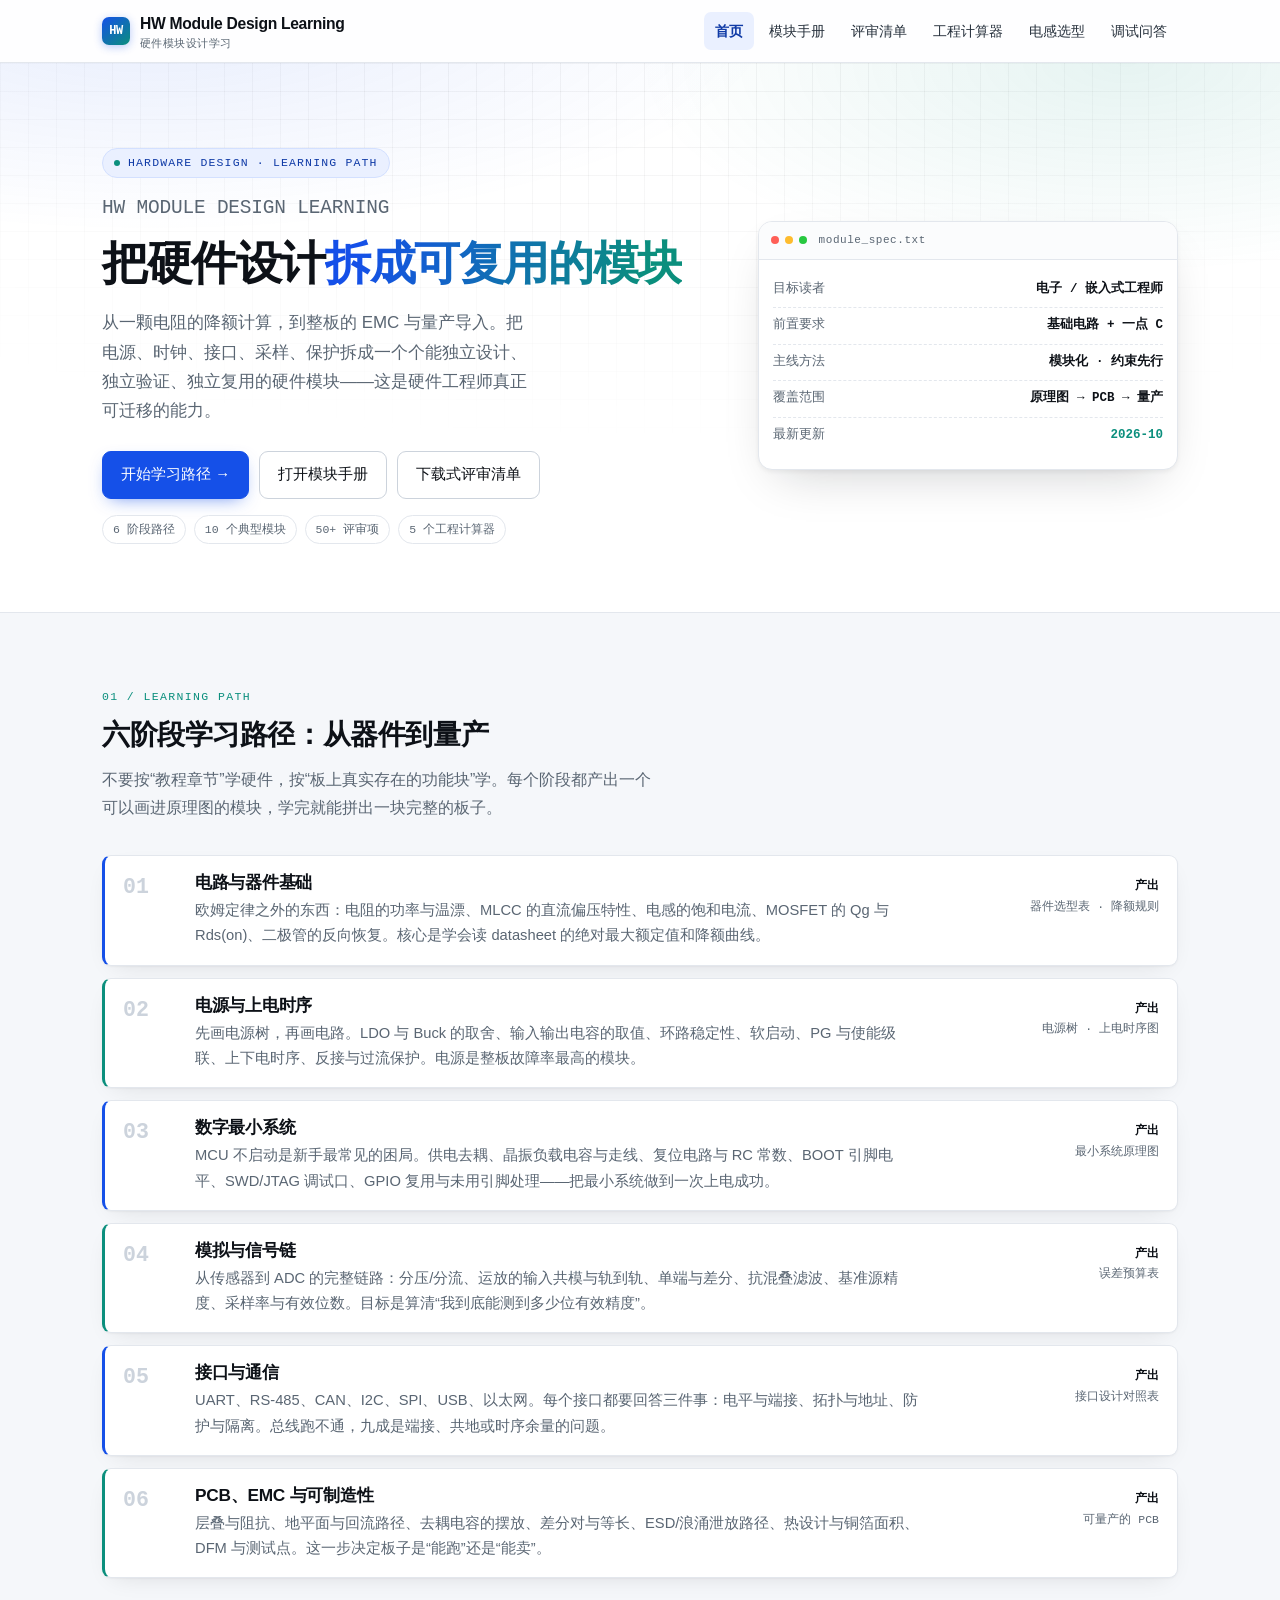
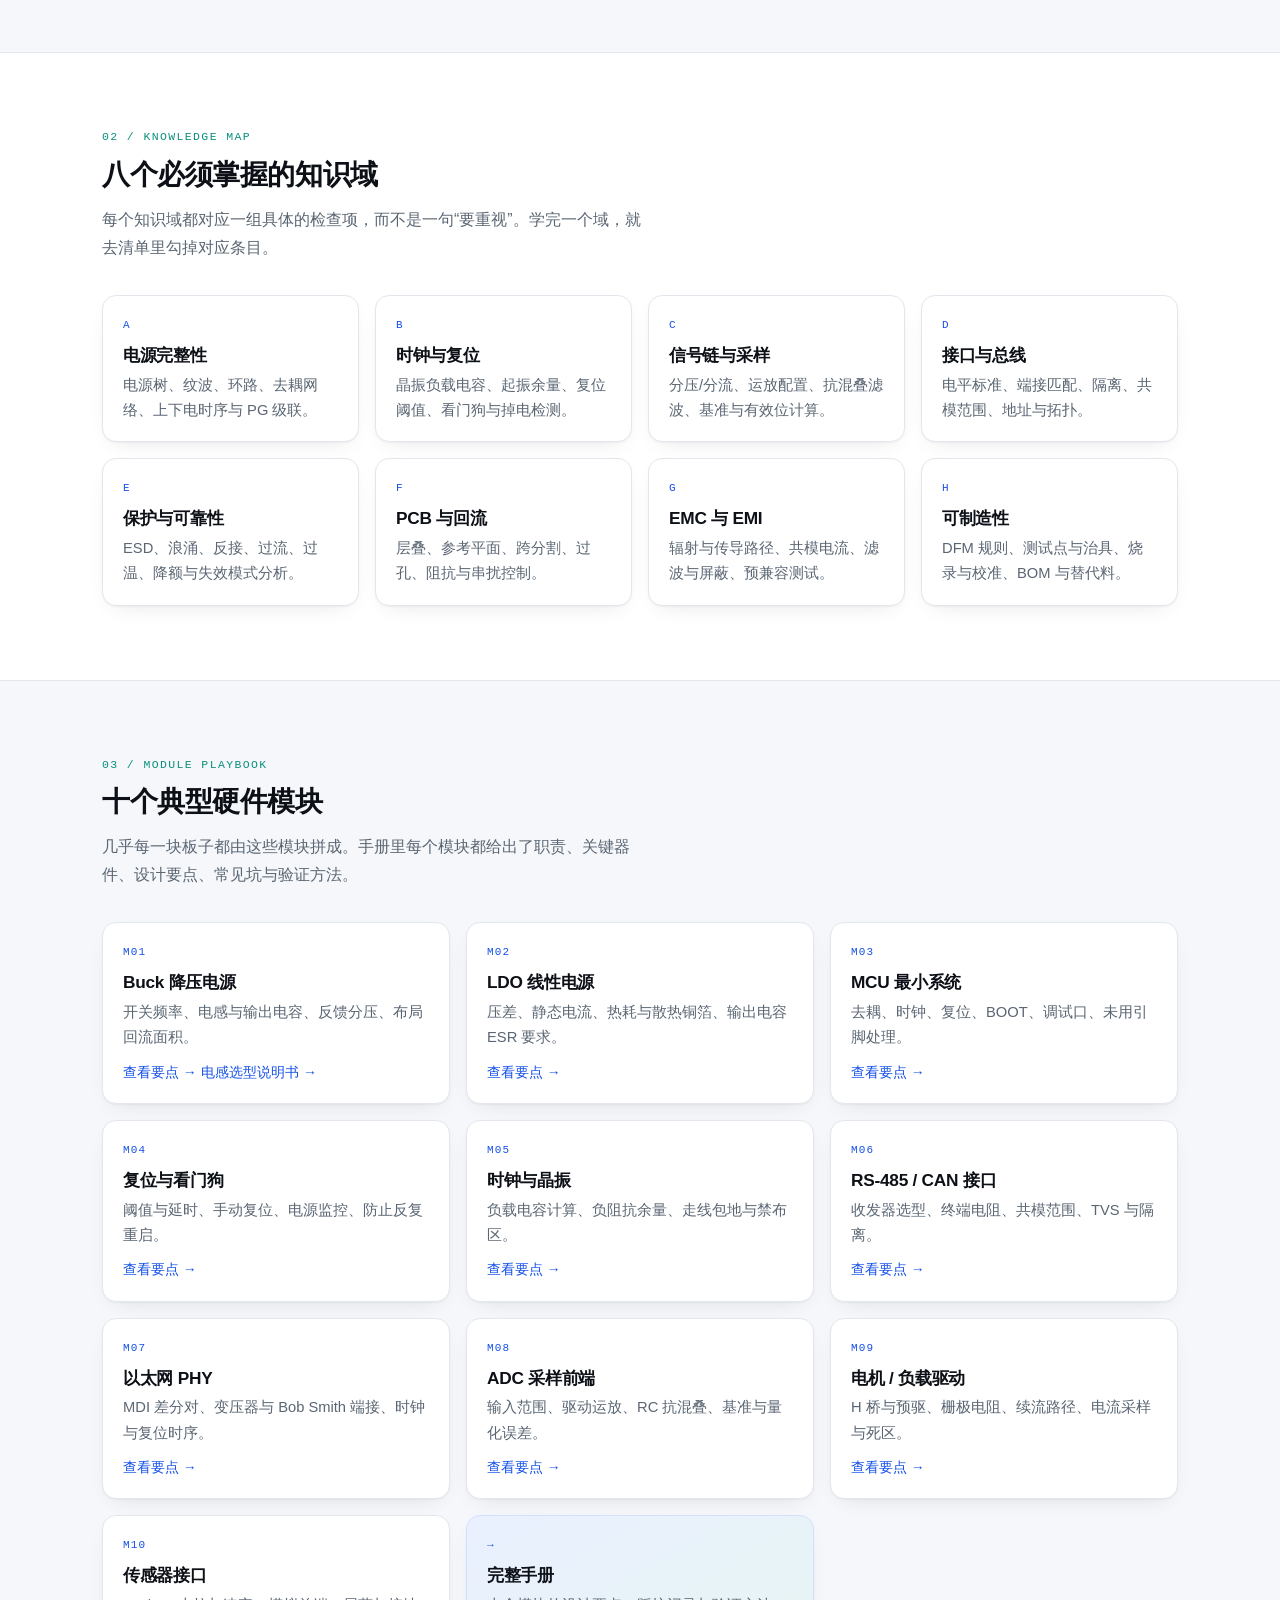
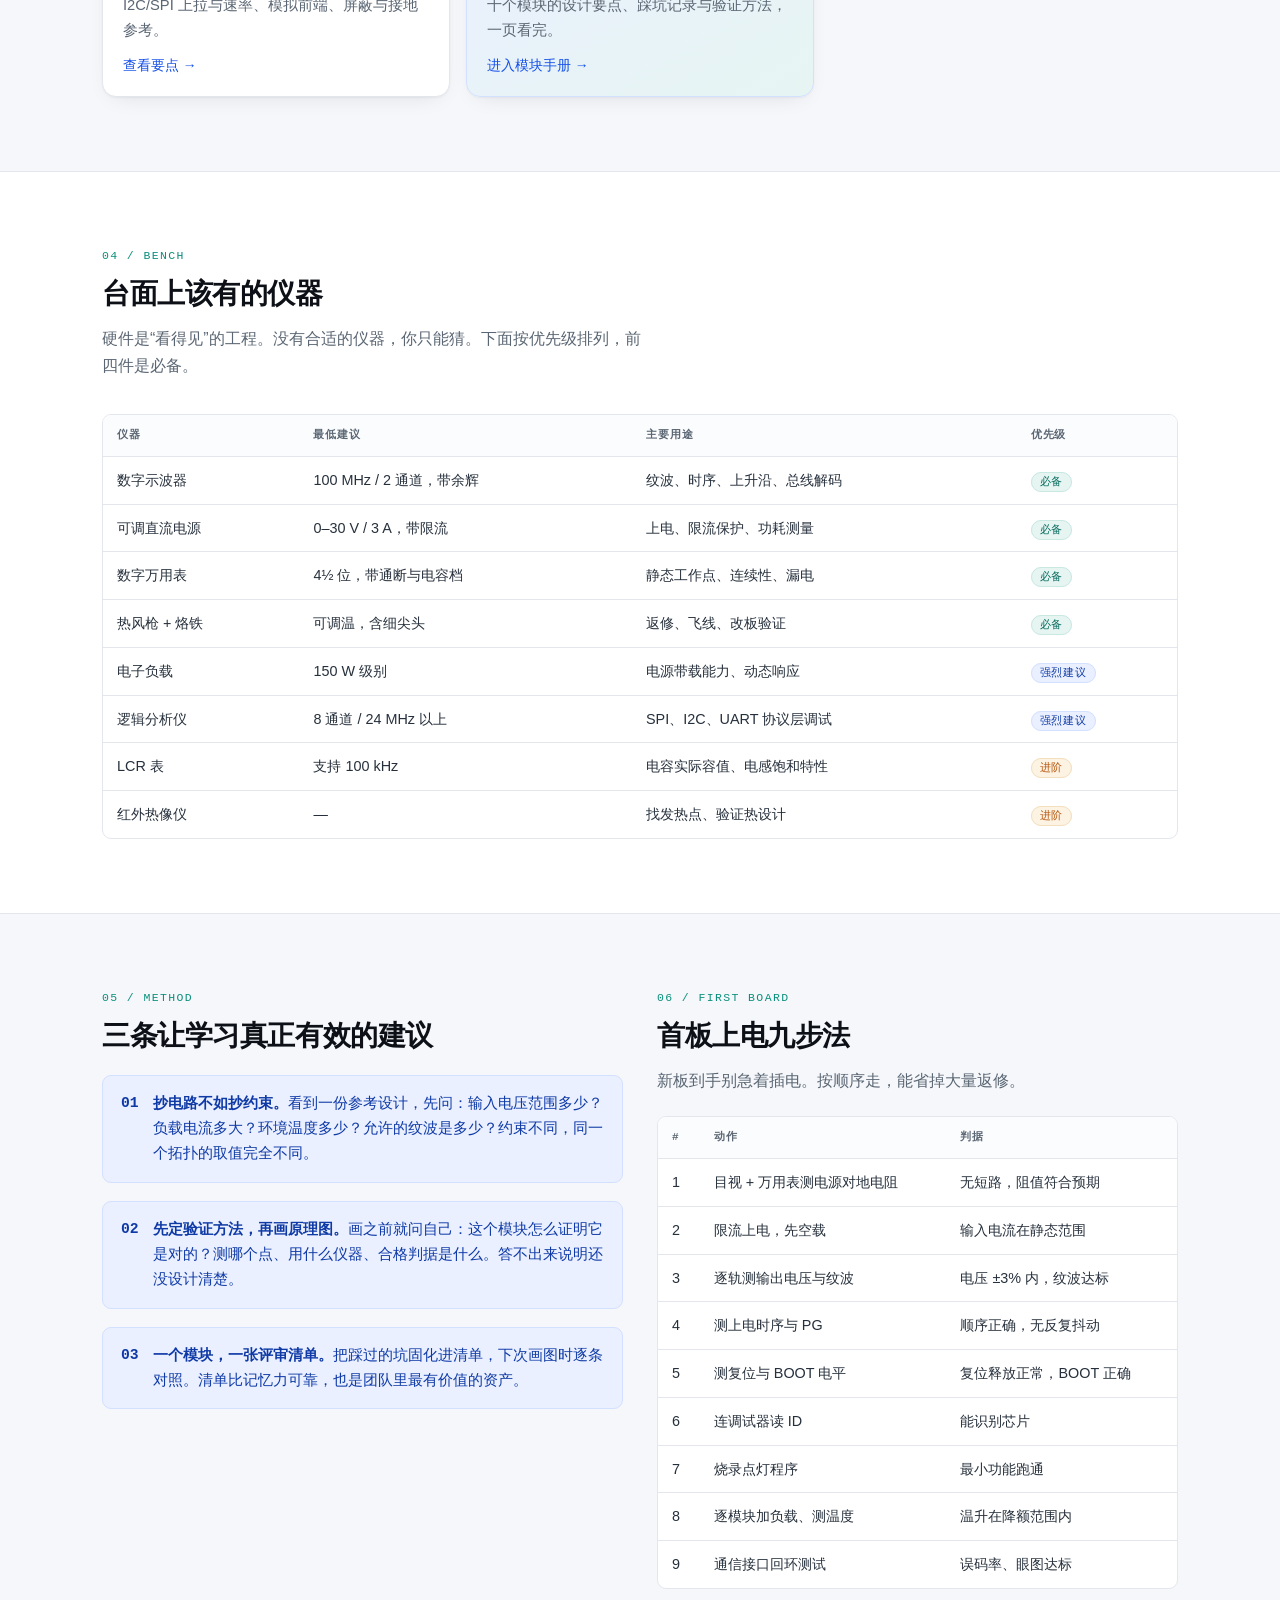
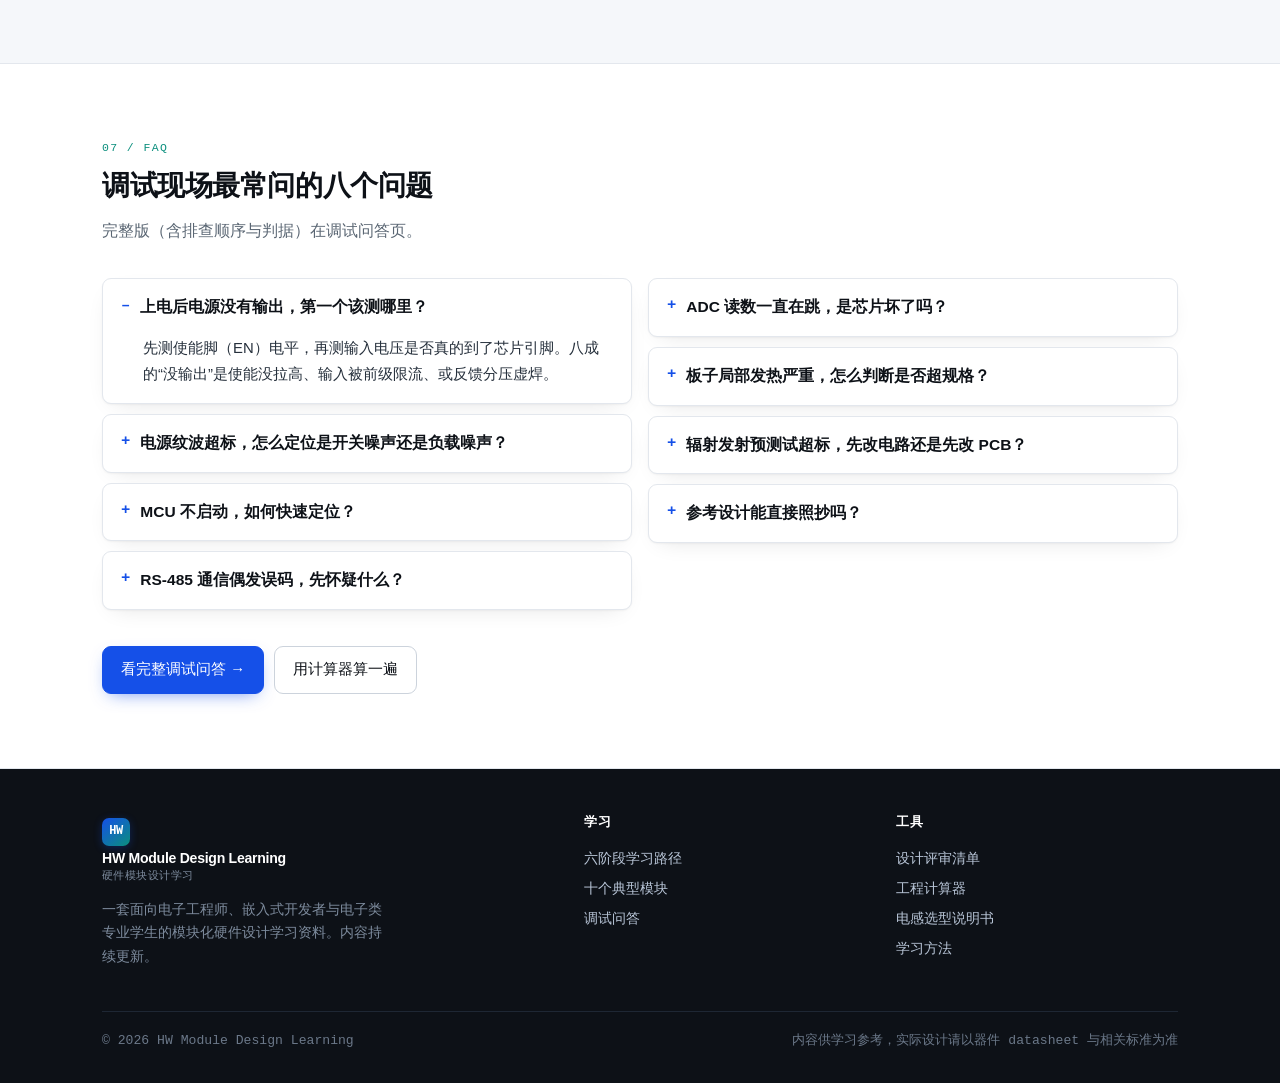
==== commit d2d1ac20: "Add Buck inductor selection design spec page (web + docx download)" ====
--- a/index.html
+++ b/index.html
@@ -68,6 +68,7 @@
       <a href="modules.html">模块手册</a>
       <a href="checklist.html">评审清单</a>
       <a href="calculators.html">工程计算器</a>
+      <a href="inductor-selection.html">电感选型</a>
       <a href="faq.html">调试问答</a>
     </nav>
   </div>
@@ -206,7 +207,7 @@
       <p>几乎每一块板子都由这些模块拼成。手册里每个模块都给出了职责、关键器件、设计要点、常见坑与验证方法。</p>
     </div>
     <div class="grid g3">
-      <article class="card"><span class="num">M01</span><h3>Buck 降压电源</h3><p>开关频率、电感与输出电容、反馈分压、布局回流面积。</p><a class="more" href="modules.html#m01">查看要点 →</a></article>
+      <article class="card"><span class="num">M01</span><h3>Buck 降压电源</h3><p>开关频率、电感与输出电容、反馈分压、布局回流面积。</p><a class="more" href="modules.html#m01">查看要点 →</a> <a class="more" href="inductor-selection.html">电感选型说明书 →</a></article>
       <article class="card"><span class="num">M02</span><h3>LDO 线性电源</h3><p>压差、静态电流、热耗与散热铜箔、输出电容 ESR 要求。</p><a class="more" href="modules.html#m02">查看要点 →</a></article>
       <article class="card"><span class="num">M03</span><h3>MCU 最小系统</h3><p>去耦、时钟、复位、BOOT、调试口、未用引脚处理。</p><a class="more" href="modules.html#m03">查看要点 →</a></article>
       <article class="card"><span class="num">M04</span><h3>复位与看门狗</h3><p>阈值与延时、手动复位、电源监控、防止反复重启。</p><a class="more" href="modules.html#m04">查看要点 →</a></article>
@@ -370,6 +371,7 @@
         <h4>工具</h4>
         <a href="checklist.html">设计评审清单</a>
         <a href="calculators.html">工程计算器</a>
+        <a href="inductor-selection.html">电感选型说明书</a>
         <a href="index.html#path">学习方法</a>
       </div>
     </div>
--- a/assets/style.css
+++ b/assets/style.css
@@ -639,8 +639,89 @@
   position: absolute; width: 1px; height: 1px; padding: 0; margin: -1px;
   overflow: hidden; clip: rect(0 0 0 0); white-space: nowrap; border: 0;
 }
+/* ---------- 长文档 / 技术说明书 ---------- */
+.doc-layout { display: grid; grid-template-columns: minmax(0, 1fr) 224px; gap: 40px; align-items: start; }
+.doc-aside { position: sticky; top: 88px; max-height: calc(100vh - 110px); overflow-y: auto; }
+.doc-aside h4 { font-family: var(--mono); font-size: 10px; letter-spacing: .13em; text-transform: uppercase; color: var(--muted); margin: 0 0 10px; }
+.doc-aside a { display: block; padding: 4px 0 4px 11px; color: var(--muted); border-left: 2px solid var(--line); font-size: .83rem; line-height: 1.5; }
+.doc-aside a:hover { color: var(--accent); border-left-color: var(--accent); text-decoration: none; }
+.doc-aside a.on { color: var(--accent); border-left-color: var(--accent); font-weight: 600; }
+@media (max-width: 1000px) { .doc-layout { grid-template-columns: minmax(0, 1fr); gap: 0; } .doc-aside { display: none; } }
+.doc-layout > * { min-width: 0; }
+
+.chap {
+  background: var(--surface);
+  border: 1px solid var(--line);
+  border-radius: var(--radius);
+  box-shadow: var(--shadow);
+  padding: 26px 30px 30px;
+  margin-bottom: 16px;
+  scroll-margin-top: 84px;
+}
+.chap > .chap-num { display: block; font-family: var(--mono); font-size: 10.5px; letter-spacing: .13em; text-transform: uppercase; color: var(--accent); margin-bottom: 6px; }
+.chap > h2 { font-size: 1.2rem; margin-bottom: .55em; }
+.chap h3 { font-size: 1.01rem; margin: 26px 0 .5em; }
+.chap h4 { font-size: .93rem; margin: 18px 0 .4em; color: var(--ink-2); }
+.chap p { font-size: .94rem; }
+.chap ul, .chap ol { font-size: .94rem; margin: 0 0 1em; padding-left: 20px; }
+.chap li { margin-bottom: .38em; }
+.chap li::marker { color: var(--accent); }
+.chap .table-wrap { margin: 14px 0 18px; }
+.chap table { font-size: .85rem; }
+.chap th, .chap td { padding: 9px 12px; }
+.chap sub { font-size: .72em; }
+
+.eq {
+  background: var(--surface-2);
+  border-left: 3px solid var(--accent);
+  border-radius: 0 8px 8px 0;
+  padding: 12px 16px;
+  margin: 14px 0;
+  font-family: var(--mono);
+  font-size: .84rem;
+  color: var(--ink);
+  overflow-x: auto;
+}
+.eq div { white-space: pre-wrap; line-height: 1.9; }
+.eq .note { color: var(--muted); }
+.eq.teal { border-left-color: var(--teal); }
+
+.flow { list-style: none; margin: 16px 0; padding: 0; display: grid; gap: 8px; }
+.flow li {
+  display: grid;
+  grid-template-columns: 24px 1fr;
+  gap: 12px;
+  background: var(--surface-2);
+  border: 1px solid var(--line);
+  border-radius: 9px;
+  padding: 12px 14px;
+  font-size: .89rem;
+  margin: 0;
+}
+.flow li .n { font-family: var(--mono); font-size: 12px; font-weight: 700; color: var(--accent); padding-top: 1px; }
+.flow li b { display: block; color: var(--ink); font-size: .92rem; margin-bottom: 2px; }
+
+.doc-check { list-style: none; margin: 14px 0; padding: 0; }
+.doc-check li { display: flex; gap: 10px; padding: 8px 2px; border-bottom: 1px dashed var(--line); font-size: .92rem; margin: 0; }
+.doc-check li:last-child { border-bottom: 0; }
+.doc-check li::before { content: "☐"; font-family: var(--mono); color: var(--accent); flex: 0 0 auto; }
+
+.doc-tags { display: flex; flex-wrap: wrap; gap: 8px; margin-top: 14px; }
+
+.chap p.mono-note {
+  font-family: var(--mono);
+  font-size: .78rem;
+  color: var(--muted);
+  background: var(--surface-2);
+  border: 1px dashed var(--line-strong);
+  border-radius: 6px;
+  padding: 7px 11px;
+  margin-top: -4px;
+}
+
 @media print {
-  .site-head, .site-foot, .chk-bar, .cta-row, .toc { display: none !important; }
+  .site-head, .site-foot, .chk-bar, .cta-row, .toc, .doc-aside, .doc-tags { display: none !important; }
+  .chap { box-shadow: none; border: 0; padding: 0; margin-bottom: 18px; break-inside: auto; }
   body { background: #fff; font-size: 11pt; }
   .chk-group, .module, .card { box-shadow: none; break-inside: avoid; }
 }
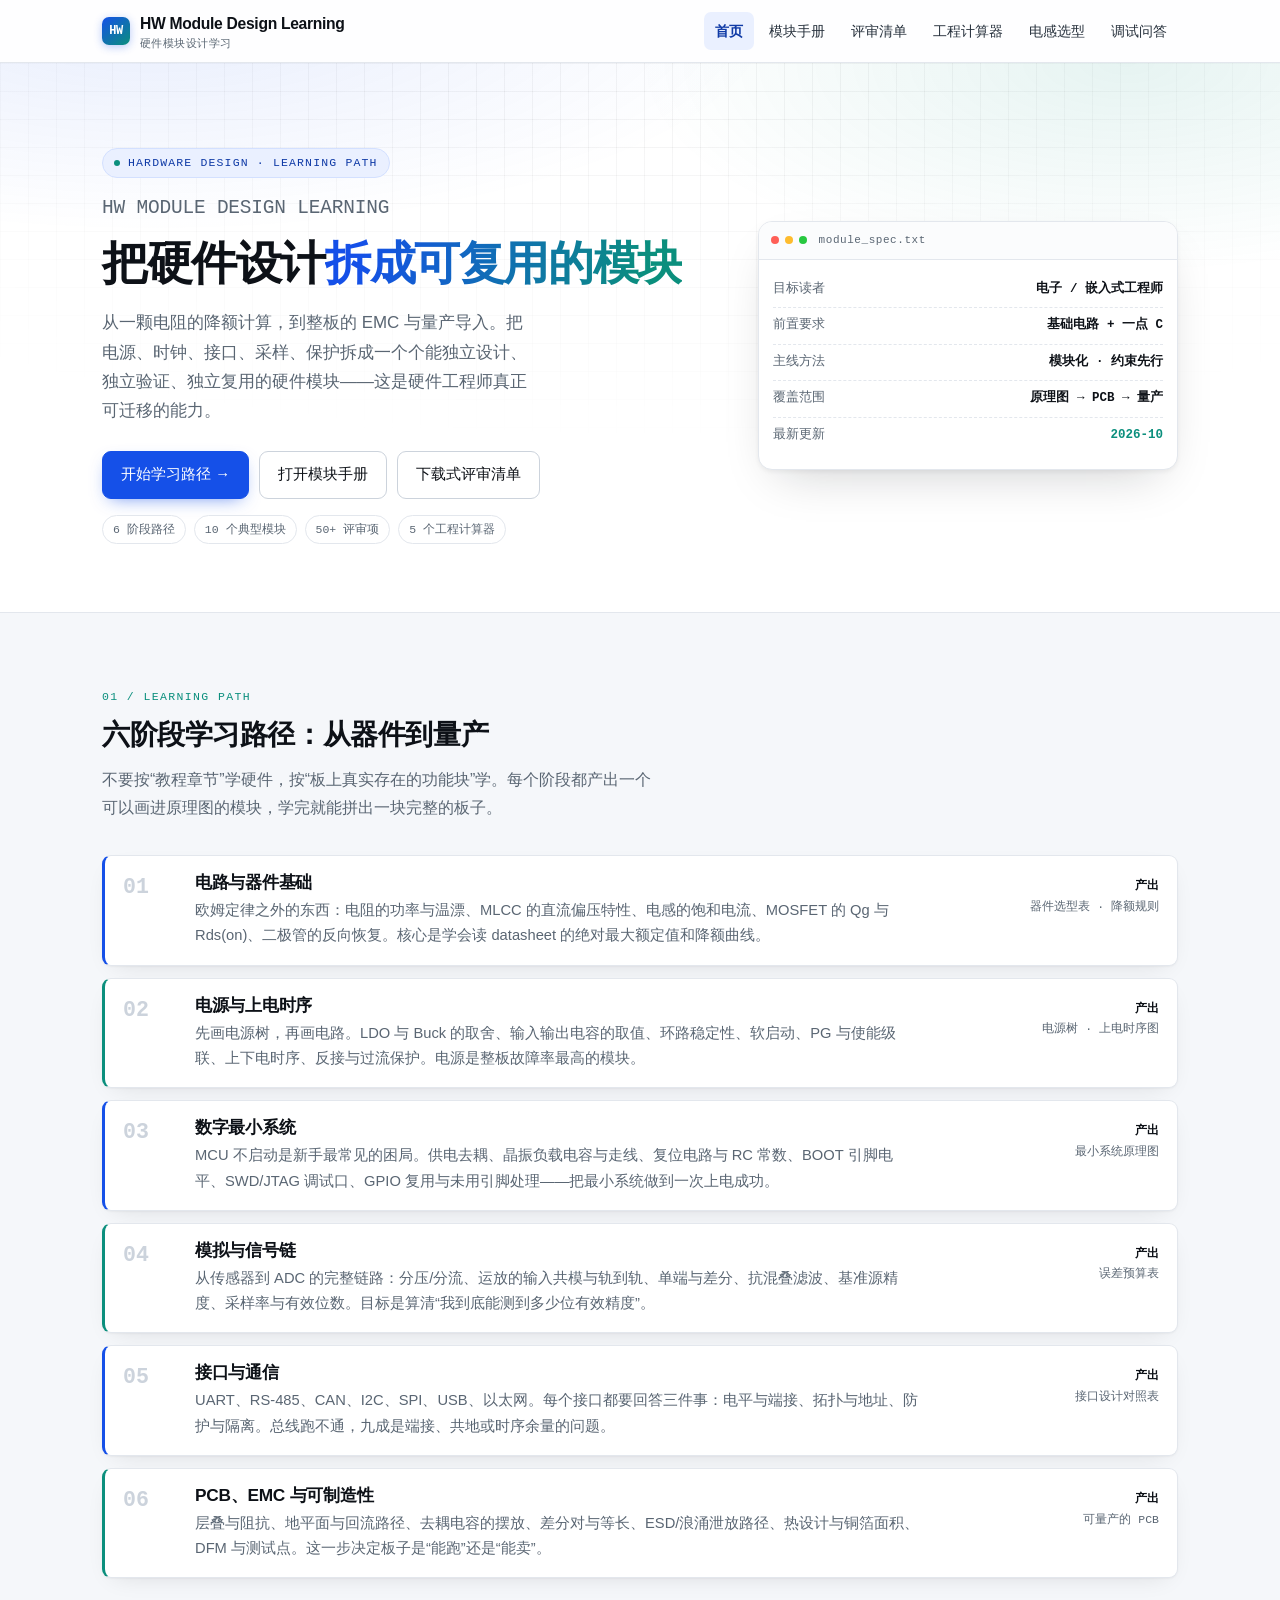
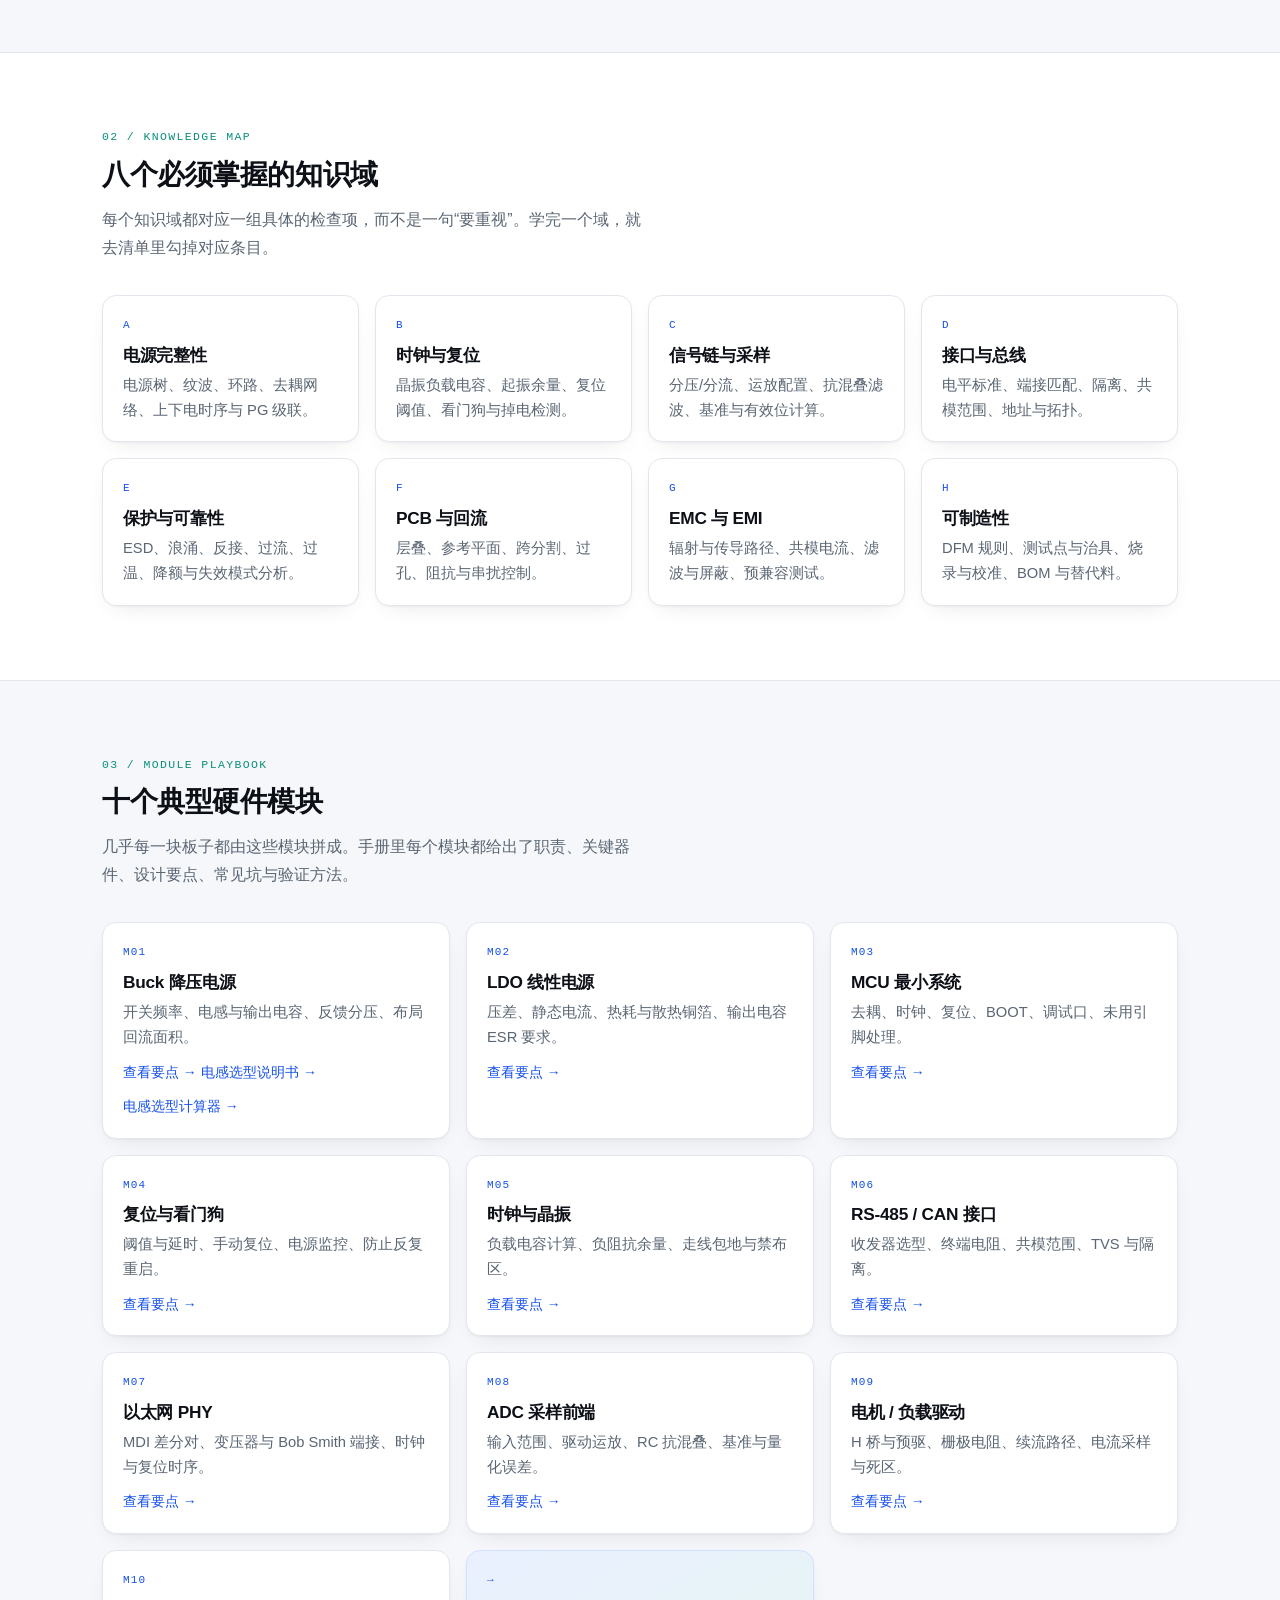
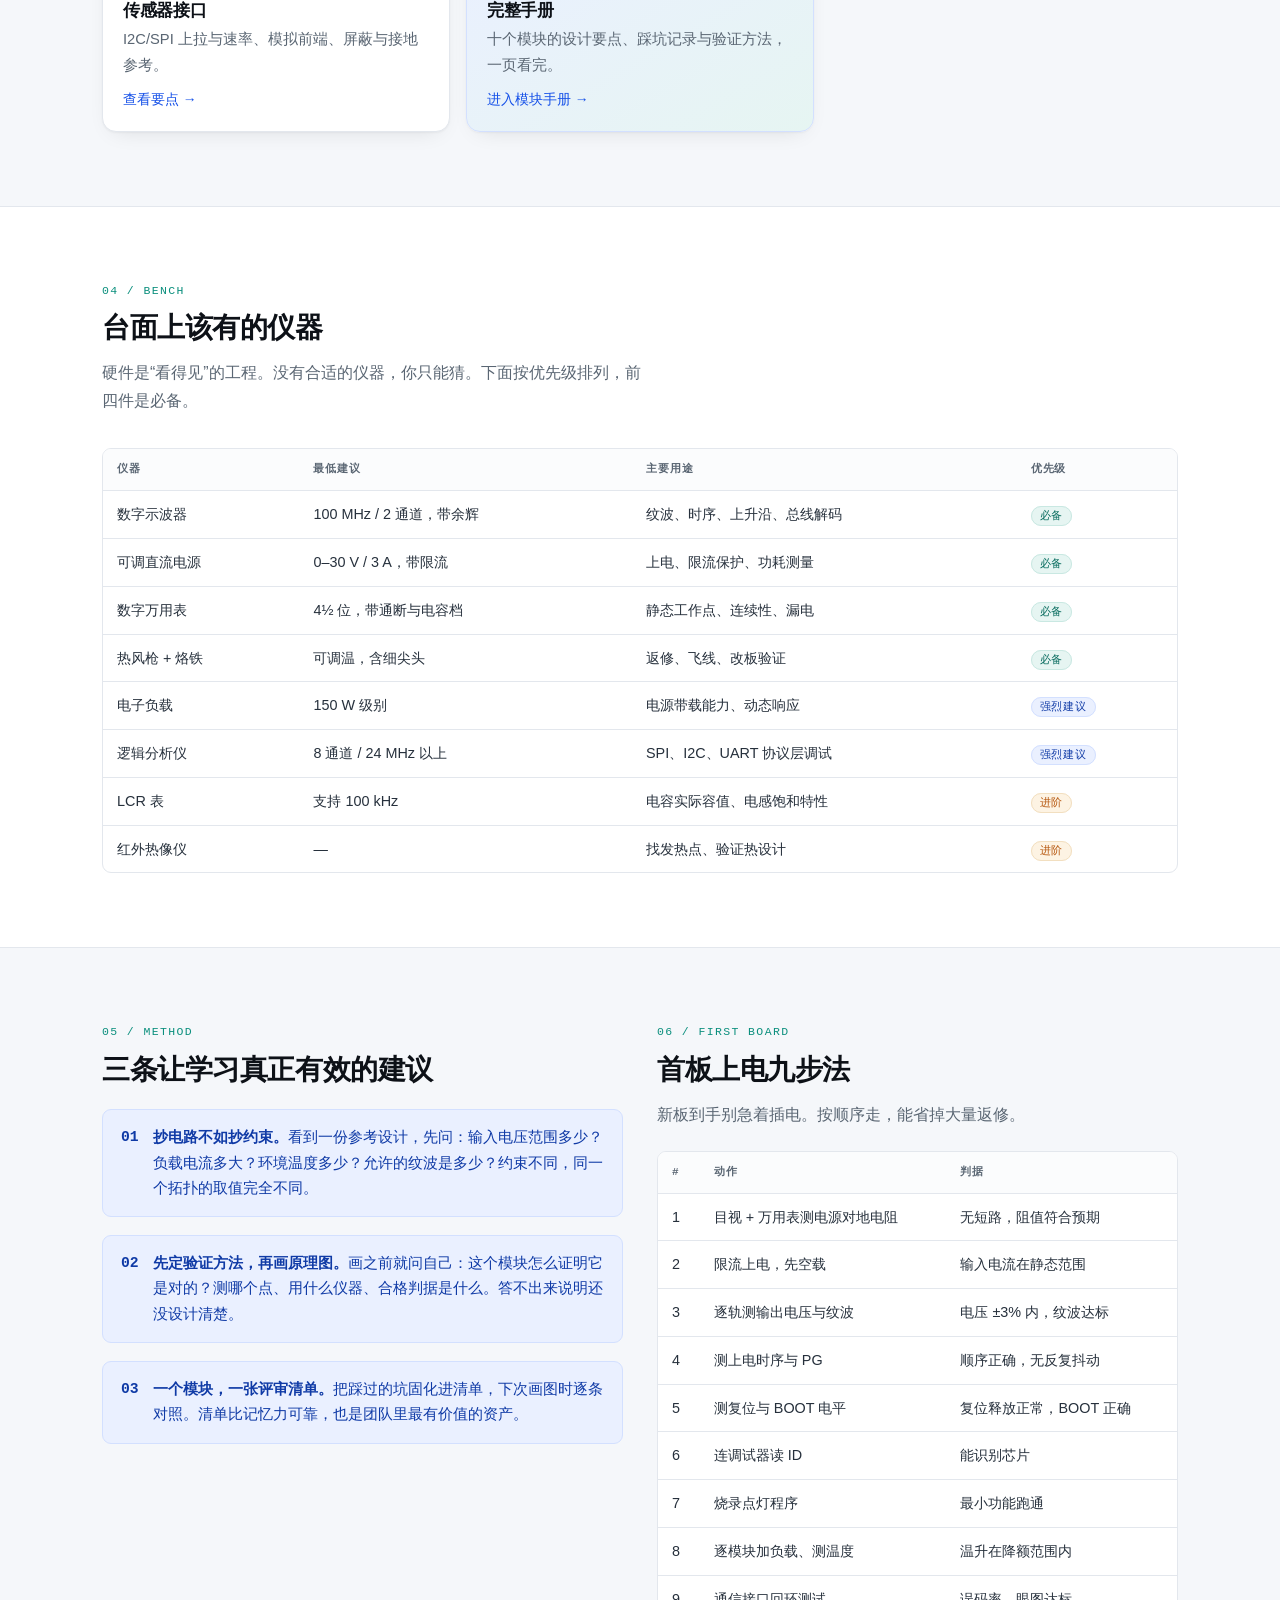
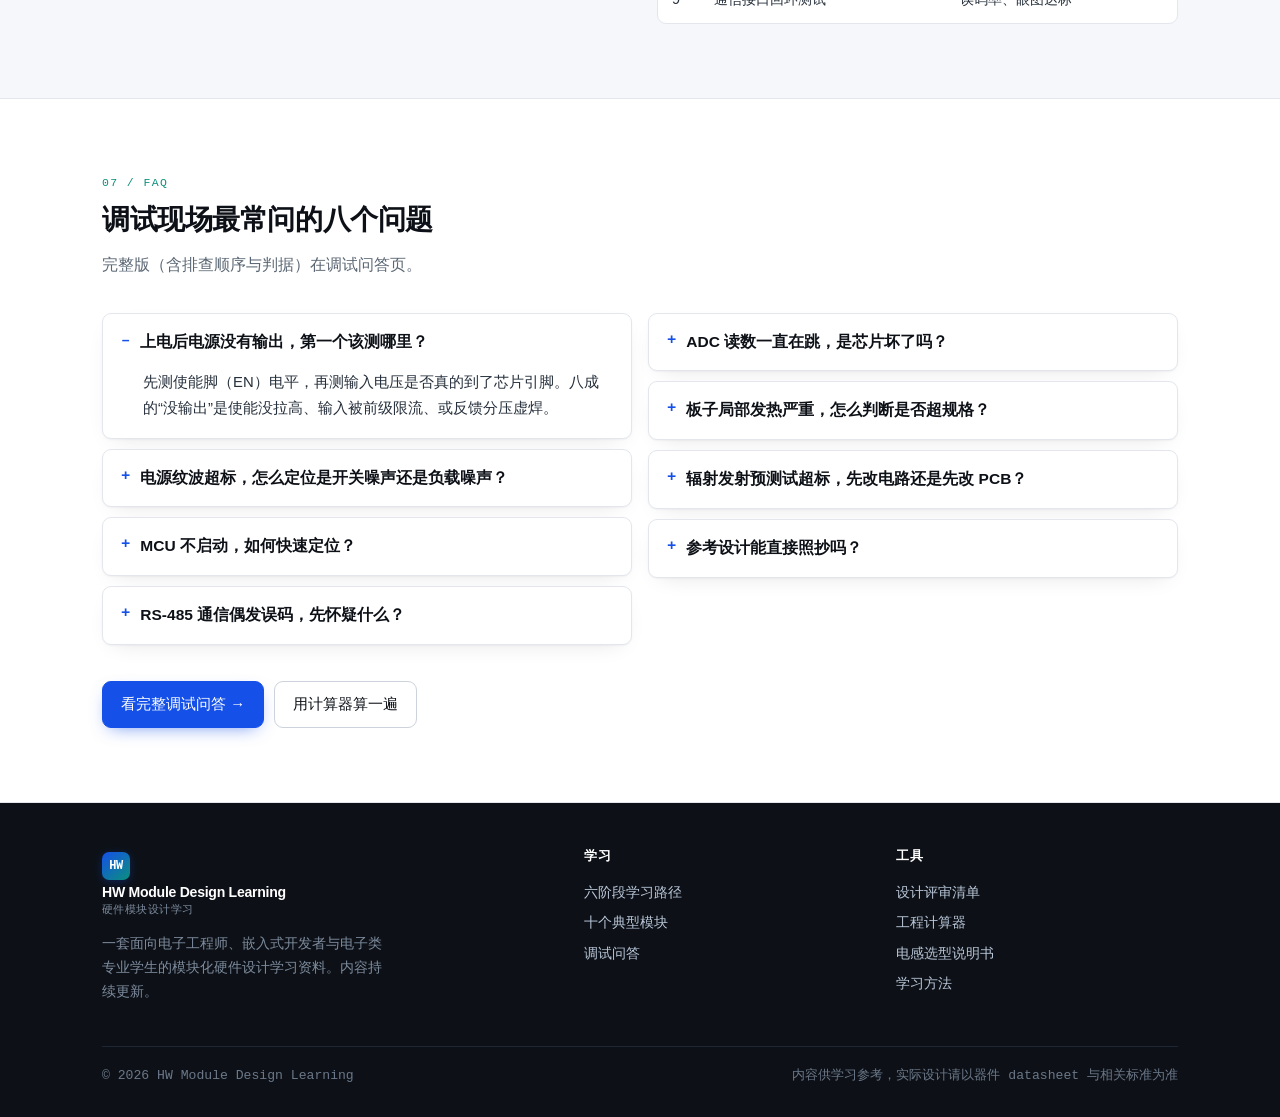
==== commit 4d196644: "Add interactive Buck inductor selection calculator to calculators page" ====
--- a/index.html
+++ b/index.html
@@ -207,7 +207,7 @@
       <p>几乎每一块板子都由这些模块拼成。手册里每个模块都给出了职责、关键器件、设计要点、常见坑与验证方法。</p>
     </div>
     <div class="grid g3">
-      <article class="card"><span class="num">M01</span><h3>Buck 降压电源</h3><p>开关频率、电感与输出电容、反馈分压、布局回流面积。</p><a class="more" href="modules.html#m01">查看要点 →</a> <a class="more" href="inductor-selection.html">电感选型说明书 →</a></article>
+      <article class="card"><span class="num">M01</span><h3>Buck 降压电源</h3><p>开关频率、电感与输出电容、反馈分压、布局回流面积。</p><a class="more" href="modules.html#m01">查看要点 →</a> <a class="more" href="inductor-selection.html">电感选型说明书 →</a> <a class="more" href="calculators.html#c7">电感选型计算器 →</a></article>
       <article class="card"><span class="num">M02</span><h3>LDO 线性电源</h3><p>压差、静态电流、热耗与散热铜箔、输出电容 ESR 要求。</p><a class="more" href="modules.html#m02">查看要点 →</a></article>
       <article class="card"><span class="num">M03</span><h3>MCU 最小系统</h3><p>去耦、时钟、复位、BOOT、调试口、未用引脚处理。</p><a class="more" href="modules.html#m03">查看要点 →</a></article>
       <article class="card"><span class="num">M04</span><h3>复位与看门狗</h3><p>阈值与延时、手动复位、电源监控、防止反复重启。</p><a class="more" href="modules.html#m04">查看要点 →</a></article>
--- a/assets/style.css
+++ b/assets/style.css
@@ -516,6 +516,15 @@
   white-space: nowrap;
 }
 .fields { display: grid; grid-template-columns: repeat(auto-fit, minmax(150px, 1fr)); gap: 12px 14px; }
+.calc .grp {
+  font-family: var(--mono);
+  font-size: 10.5px;
+  letter-spacing: .1em;
+  text-transform: uppercase;
+  color: var(--muted);
+  margin: 20px 0 10px;
+}
+.calc .grp:first-of-type { margin-top: 2px; }
 .field label { display: block; font-size: 11.5px; font-family: var(--mono); letter-spacing: .04em; color: var(--muted); margin-bottom: 5px; text-transform: uppercase; }
 .field input, .field select {
   width: 100%;
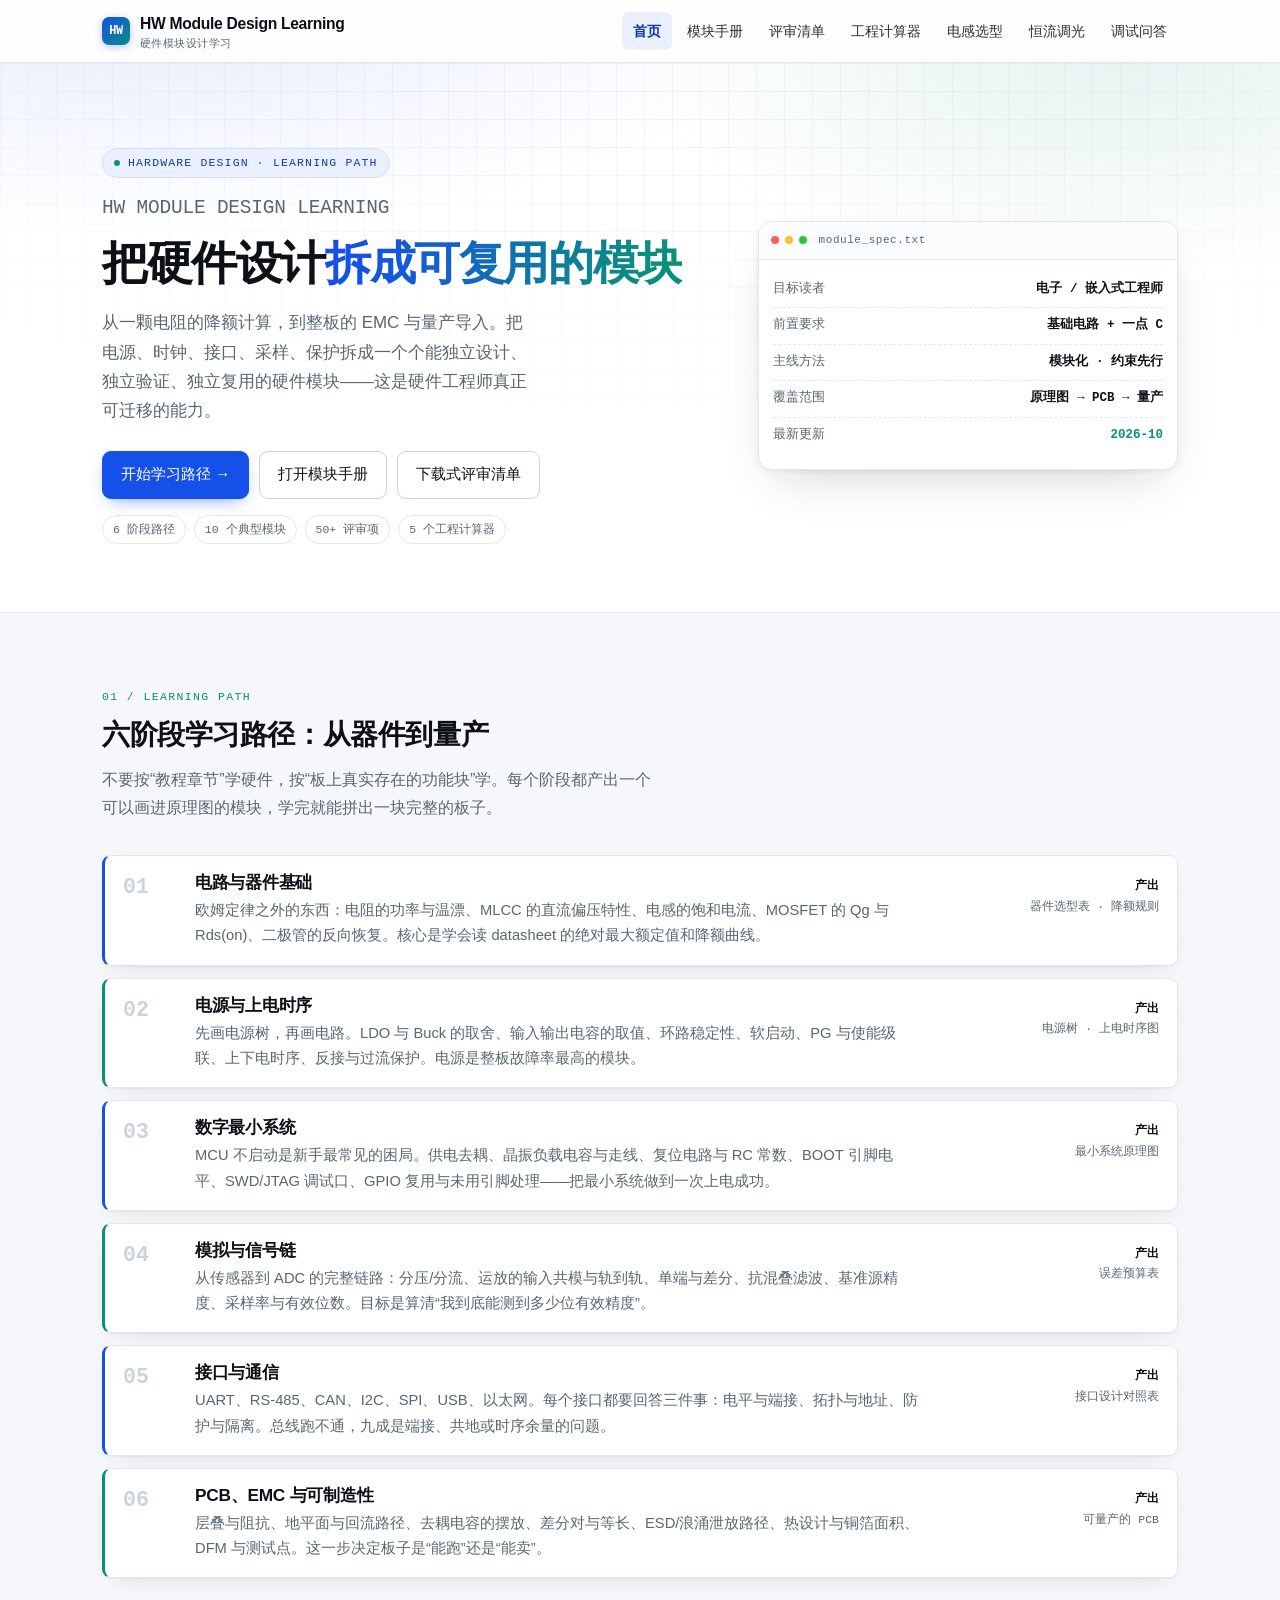
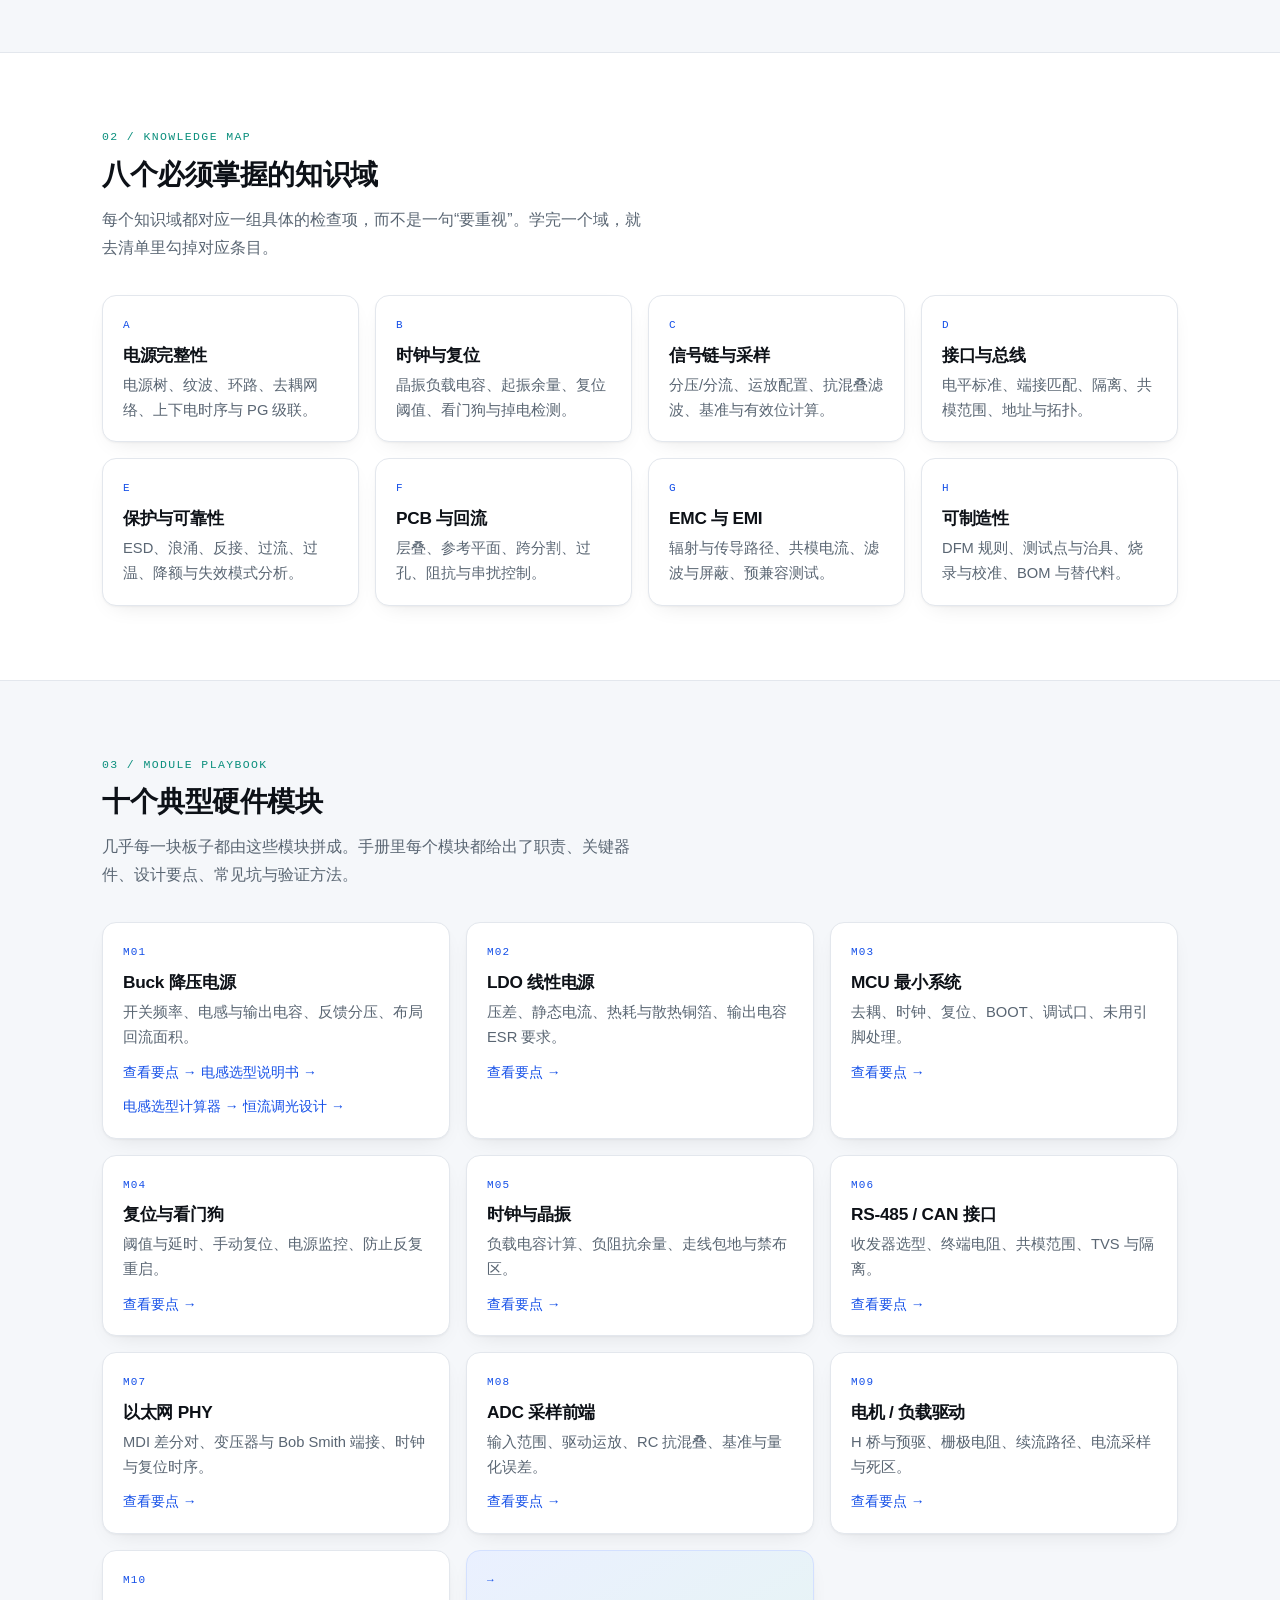
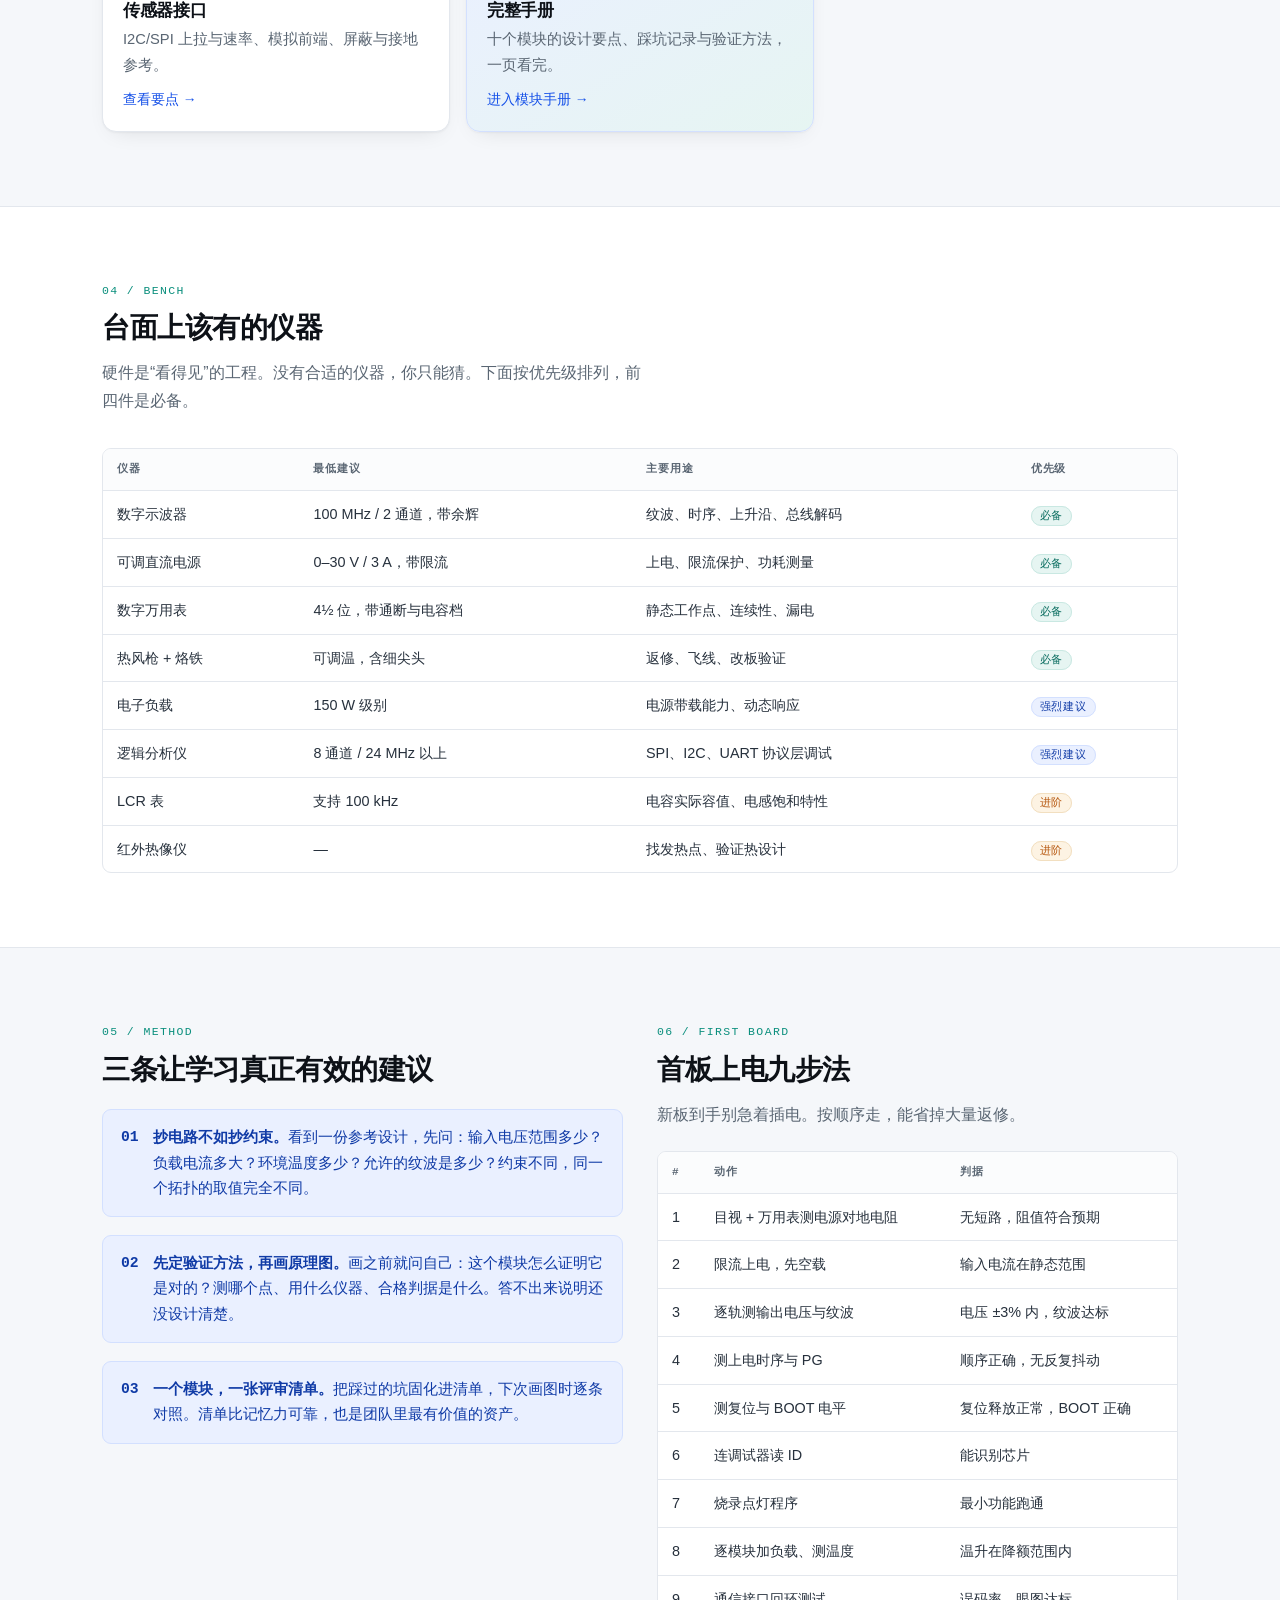
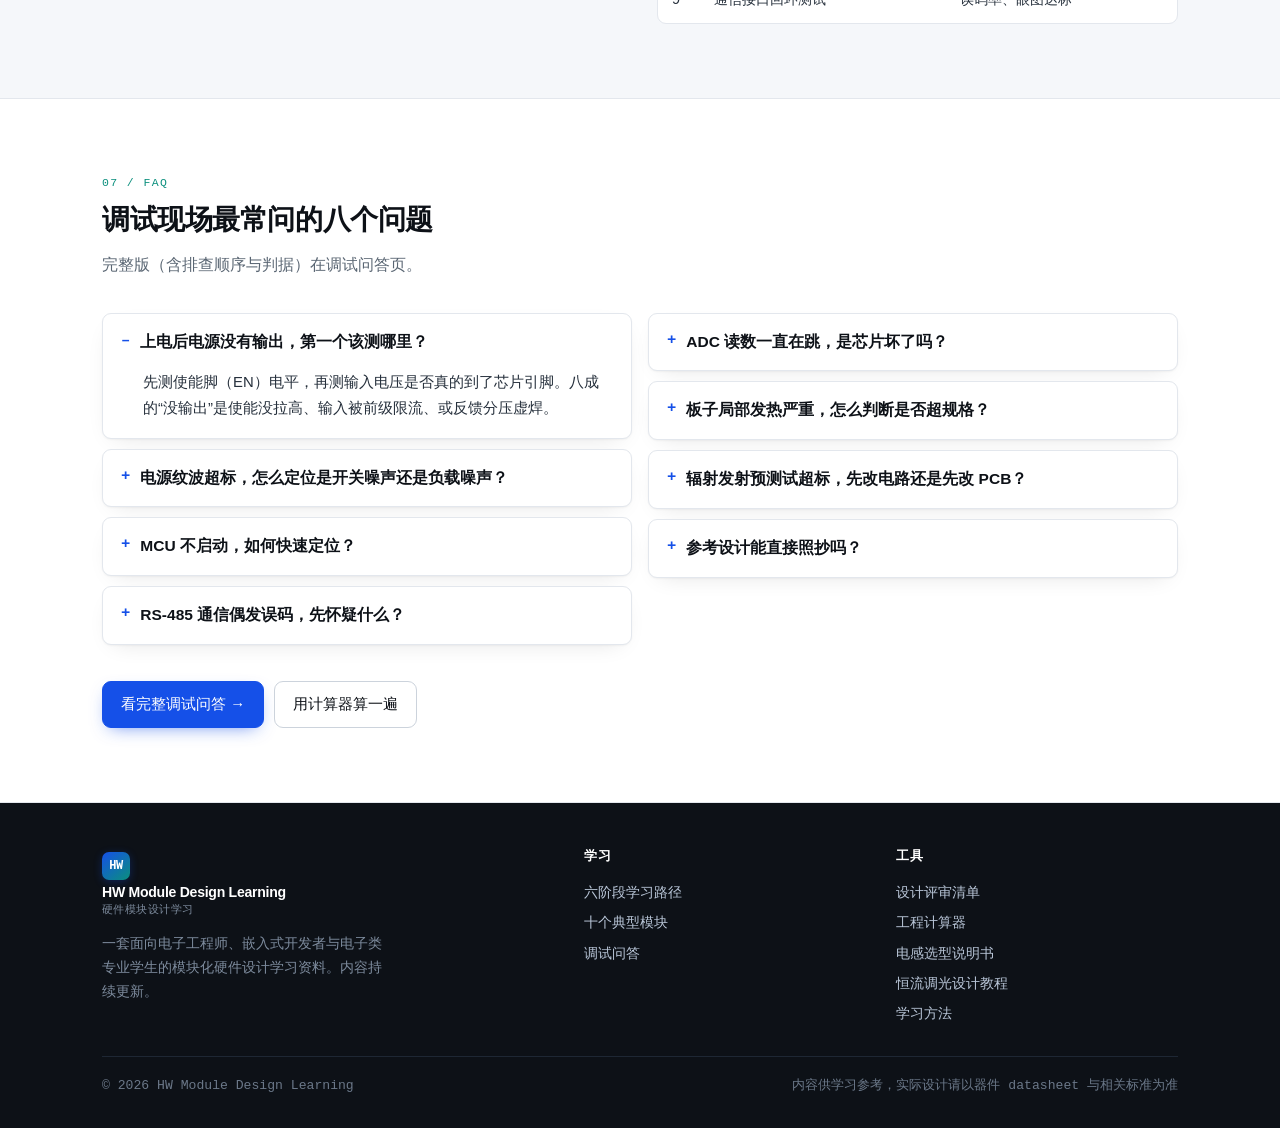
==== commit d4645d4f: "Add constant-current analog dimming design guide with calculator and schematic" ====
--- a/index.html
+++ b/index.html
@@ -69,6 +69,7 @@
       <a href="checklist.html">评审清单</a>
       <a href="calculators.html">工程计算器</a>
       <a href="inductor-selection.html">电感选型</a>
+      <a href="constant-current-dimming.html">恒流调光</a>
       <a href="faq.html">调试问答</a>
     </nav>
   </div>
@@ -207,7 +208,7 @@
       <p>几乎每一块板子都由这些模块拼成。手册里每个模块都给出了职责、关键器件、设计要点、常见坑与验证方法。</p>
     </div>
     <div class="grid g3">
-      <article class="card"><span class="num">M01</span><h3>Buck 降压电源</h3><p>开关频率、电感与输出电容、反馈分压、布局回流面积。</p><a class="more" href="modules.html#m01">查看要点 →</a> <a class="more" href="inductor-selection.html">电感选型说明书 →</a> <a class="more" href="calculators.html#c7">电感选型计算器 →</a></article>
+      <article class="card"><span class="num">M01</span><h3>Buck 降压电源</h3><p>开关频率、电感与输出电容、反馈分压、布局回流面积。</p><a class="more" href="modules.html#m01">查看要点 →</a> <a class="more" href="inductor-selection.html">电感选型说明书 →</a> <a class="more" href="calculators.html#c7">电感选型计算器 →</a> <a class="more" href="constant-current-dimming.html">恒流调光设计 →</a></article>
       <article class="card"><span class="num">M02</span><h3>LDO 线性电源</h3><p>压差、静态电流、热耗与散热铜箔、输出电容 ESR 要求。</p><a class="more" href="modules.html#m02">查看要点 →</a></article>
       <article class="card"><span class="num">M03</span><h3>MCU 最小系统</h3><p>去耦、时钟、复位、BOOT、调试口、未用引脚处理。</p><a class="more" href="modules.html#m03">查看要点 →</a></article>
       <article class="card"><span class="num">M04</span><h3>复位与看门狗</h3><p>阈值与延时、手动复位、电源监控、防止反复重启。</p><a class="more" href="modules.html#m04">查看要点 →</a></article>
@@ -372,6 +373,7 @@
         <a href="checklist.html">设计评审清单</a>
         <a href="calculators.html">工程计算器</a>
         <a href="inductor-selection.html">电感选型说明书</a>
+        <a href="constant-current-dimming.html">恒流调光设计教程</a>
         <a href="index.html#path">学习方法</a>
       </div>
     </div>
--- a/assets/style.css
+++ b/assets/style.css
@@ -413,6 +413,40 @@
 .block.pit ul.ticks li::before { background: var(--warn); }
 .block.verify ul.ticks li::before { background: var(--teal); }
 
+/* ---- 配套视频（平台播放器嵌入，不自托管） ---- */
+.video { margin: 22px 0 0; padding-top: 18px; border-top: 1px solid var(--line); }
+.video-lead {
+  font-family: var(--mono);
+  font-size: .78rem;
+  letter-spacing: .1em;
+  text-transform: uppercase;
+  color: var(--accent-ink);
+  margin: 0 0 10px;
+}
+.video-lead span { color: var(--muted); letter-spacing: 0; text-transform: none; font-family: var(--sans); font-size: .84rem; }
+.video-frame {
+  position: relative;
+  width: 100%;
+  aspect-ratio: 16 / 9;
+  background: #0b0f14;
+  border: 1px solid var(--line);
+  border-radius: var(--radius-sm);
+  overflow: hidden;
+}
+.video-frame iframe { position: absolute; inset: 0; display: block; width: 100%; height: 100%; border: 0; }
+.video-meta {
+  display: flex;
+  flex-wrap: wrap;
+  align-items: baseline;
+  gap: 4px 12px;
+  margin: 10px 0 0;
+  font-size: .86rem;
+  color: var(--muted);
+}
+.video-meta b { color: var(--ink); font-weight: 600; font-size: .92rem; }
+.video-meta a { margin-left: auto; white-space: nowrap; }
+@media (max-width: 560px) { .video-meta a { margin-left: 0; } }
+
 /* table */
 .table-wrap { overflow-x: auto; border: 1px solid var(--line); border-radius: var(--radius-sm); background: var(--surface); }
 table { width: 100%; border-collapse: collapse; font-size: .9rem; }
@@ -680,6 +714,31 @@
 .chap th, .chap td { padding: 9px 12px; }
 .chap sub { font-size: .72em; }
 
+/* ---- 正文插图 ---- */
+.fig { margin: 18px 0 20px; }
+.fig img {
+  display: block;
+  width: 100%;
+  height: auto;
+  border: 1px solid var(--line-strong);
+  border-radius: var(--radius-sm);
+  background: #0b0f14;
+}
+.fig figcaption { margin-top: 8px; font-size: .82rem; color: var(--muted); line-height: 1.6; }
+.fig a { display: block; }
+.fig a:hover img { border-color: var(--accent); }
+.chap .table-wrap table.t-wide { min-width: 820px; }
+@media (max-width: 760px) { .br-pc { display: none; } }
+@media (max-width: 620px) {
+  .chap .table-wrap table { min-width: 520px; }
+  .chap .table-wrap table.t-wide { min-width: 700px; }
+  .chap .table-wrap th:first-child, .chap .table-wrap td:first-child { white-space: nowrap; }
+  .calc .fields, .calc .out { grid-template-columns: repeat(2, minmax(0, 1fr)); gap: 10px; }
+  .calc { padding: 18px 16px; }
+  .out b { font-size: .95rem; }
+  .out div { padding: 9px 11px; }
+}
+
 .eq {
   background: var(--surface-2);
   border-left: 3px solid var(--accent);
@@ -729,7 +788,7 @@
 }
 
 @media print {
-  .site-head, .site-foot, .chk-bar, .cta-row, .toc, .doc-aside, .doc-tags { display: none !important; }
+  .site-head, .site-foot, .chk-bar, .cta-row, .toc, .doc-aside, .doc-tags, .video { display: none !important; }
   .chap { box-shadow: none; border: 0; padding: 0; margin-bottom: 18px; break-inside: auto; }
   body { background: #fff; font-size: 11pt; }
   .chk-group, .module, .card { box-shadow: none; break-inside: avoid; }
